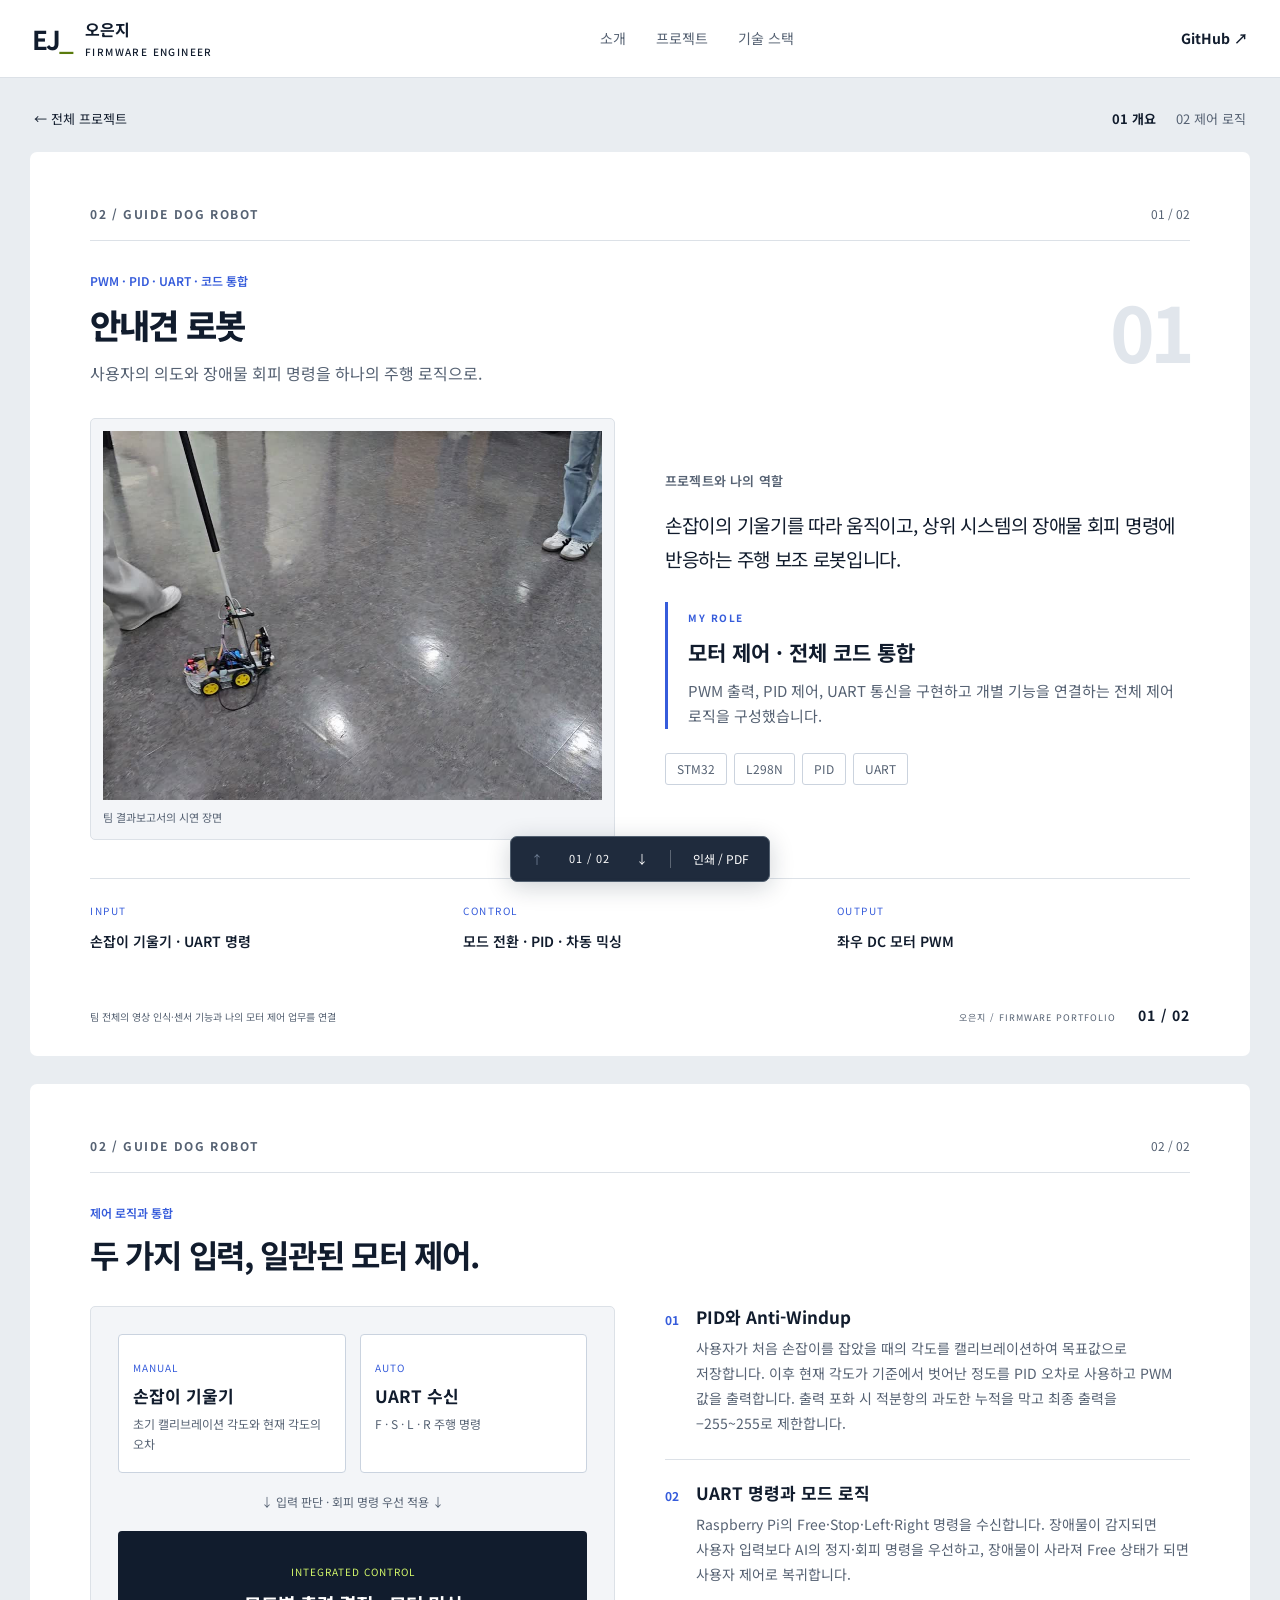
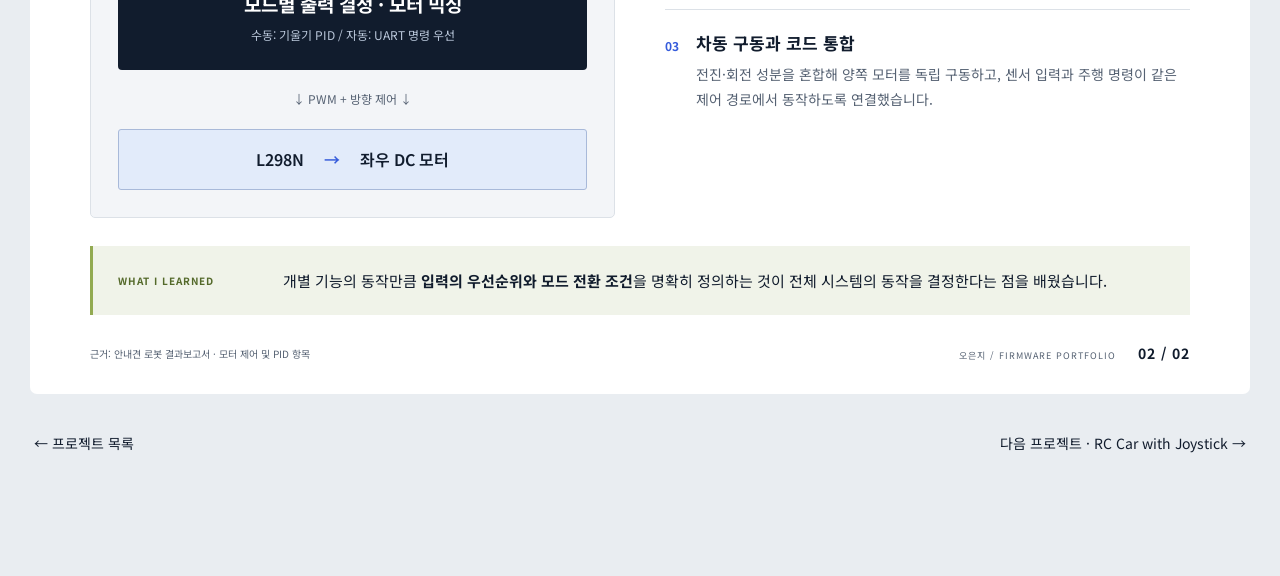
==== guide.html @ 1ab473f3 "Update portfolio projects, photos, PLC video and simulation link" ====
<!doctype html><html lang="ko"><head><meta charset="utf-8"><meta name="viewport" content="width=device-width,initial-scale=1"><title>안내견 로봇 · 오은지</title><meta name="description" content="오은지의 로봇·임베디드 펌웨어 포트폴리오. 모터 제어, PID, STM32와 ROS 2 연동 프로젝트."><meta name="theme-color" content="#111c2d"><link rel="icon" href="favicon.svg"><link rel="stylesheet" href="style.css"><link rel="stylesheet" href="portfolio.css"><script src="config.js" defer></script><script src="app.js" defer></script></head><body class="detail"><a class="skip" href="#main">본문으로 이동</a><header class="topbar"><a class="brand" href="index.html"><span class="brand-mark">EJ<span>_</span></span><span>오은지<small>FIRMWARE ENGINEER</small></span></a><nav aria-label="주 메뉴"><a href="index.html#about">소개</a><a href="index.html#projects">프로젝트</a><a href="index.html#skills">기술 스택</a></nav><a class="github" href="https://github.com/O-Eunj" target="_blank" rel="noopener noreferrer">GitHub ↗</a></header><main id="main"><div class="detail-bar"><a href="index.html#projects">← 전체 프로젝트</a><nav aria-label="프로젝트 목차"><a href="#guide">01 개요</a><a href="#guide-detail">02 제어 로직</a></nav></div><section class="sheet light" id="guide" data-project="guide" aria-labelledby="guide-title">
    <div class="section-top"><span class="eyebrow">02 / GUIDE DOG ROBOT</span><span>01 / 02</span></div>
    <div class="section-heading"><div><p class="kicker">PWM · PID · UART · 코드 통합</p><h1 id="guide-title">안내견 로봇</h1><p class="subtitle">사용자의 의도와 장애물 회피 명령을 하나의 주행 로직으로.</p></div><span class="project-number" aria-hidden="true">01</span></div>
    <div class="two-col guide-layout"><figure class="project-photo"><img src="guide-photo.jpg" alt="손잡이가 달린 안내견 로봇의 실내 주행 시연 장면" loading="lazy" width="1280" height="720"><figcaption>팀 결과보고서의 시연 장면</figcaption></figure><div><h3 class="label">프로젝트와 나의 역할</h3><p class="body-large">손잡이의 기울기를 따라 움직이고, 상위 시스템의 장애물 회피 명령에 반응하는 주행 보조 로봇입니다.</p><div class="role-callout"><span>MY ROLE</span><h3>모터 제어 · 전체 코드 통합</h3><p>PWM 출력, PID 제어, UART 통신을 구현하고 개별 기능을 연결하는 전체 제어 로직을 구성했습니다.</p></div><div class="chips on-light"><span>STM32</span><span>L298N</span><span>PID</span><span>UART</span></div></div></div>
    <div class="contribution-strip"><div><small>INPUT</small><strong>손잡이 기울기 · UART 명령</strong></div><div><small>CONTROL</small><strong>모드 전환 · PID · 차동 믹싱</strong></div><div><small>OUTPUT</small><strong>좌우 DC 모터 PWM</strong></div></div>
    <footer class="sheet-footer"><span>팀 전체의 영상 인식·센서 기능과 나의 모터 제어 업무를 연결</span><span>오은지 / FIRMWARE PORTFOLIO <b>01 / 02</b></span></footer>
  </section><section class="sheet light" id="guide-detail" data-project="guide" aria-labelledby="guide-detail-title">
    <div class="section-top"><span class="eyebrow">02 / GUIDE DOG ROBOT</span><span>02 / 02</span></div>
    <div class="section-heading"><div><p class="kicker">제어 로직과 통합</p><h2 id="guide-detail-title">두 가지 입력, 일관된 모터 제어.</h2></div></div>
    <div class="two-col"><div class="control-diagram"><div class="mode-pair"><div><small>MANUAL</small><h3>손잡이 기울기</h3><p>초기 캘리브레이션 각도와 현재 각도의 오차</p></div><div><small>AUTO</small><h3>UART 수신</h3><p>F · S · L · R 주행 명령</p></div></div><div class="diagram-line">↓ 입력 판단 · 회피 명령 우선 적용 ↓</div><div class="diagram-core"><small>INTEGRATED CONTROL</small><h3>모드별 출력 결정 · 모터 믹싱</h3><p>수동: 기울기 PID / 자동: UART 명령 우선</p></div><div class="diagram-line">↓ PWM + 방향 제어 ↓</div><div class="diagram-output">L298N <span>→</span> 좌우 DC 모터</div></div><div class="work-list compact"><article><span>01</span><div><h3>PID와 Anti-Windup</h3><p>사용자가 처음 손잡이를 잡았을 때의 각도를 캘리브레이션하여 목표값으로 저장합니다. 이후 현재 각도가 기준에서 벗어난 정도를 PID 오차로 사용하고 PWM 값을 출력합니다. 출력 포화 시 적분항의 과도한 누적을 막고 최종 출력을 −255~255로 제한합니다.</p></div></article><article><span>02</span><div><h3>UART 명령과 모드 로직</h3><p>Raspberry Pi의 Free·Stop·Left·Right 명령을 수신합니다. 장애물이 감지되면 사용자 입력보다 AI의 정지·회피 명령을 우선하고, 장애물이 사라져 Free 상태가 되면 사용자 제어로 복귀합니다.</p></div></article><article><span>03</span><div><h3>차동 구동과 코드 통합</h3><p>전진·회전 성분을 혼합해 양쪽 모터를 독립 구동하고, 센서 입력과 주행 명령이 같은 제어 경로에서 동작하도록 연결했습니다.</p></div></article></div></div>
    <div class="learning"><span>WHAT I LEARNED</span><p>개별 기능의 동작만큼 <strong>입력의 우선순위와 모드 전환 조건</strong>을 명확히 정의하는 것이 전체 시스템의 동작을 결정한다는 점을 배웠습니다.</p></div>
    <footer class="sheet-footer"><span>근거: 안내견 로봇 결과보고서 · 모터 제어 및 PID 항목</span><span>오은지 / FIRMWARE PORTFOLIO <b>02 / 02</b></span></footer>
  </section><div class="detail-end"><a href="index.html#projects">← 프로젝트 목록</a><a href="rc.html">다음 프로젝트 · RC Car with Joystick →</a></div></main><aside class="page-controls" aria-label="상세 페이지 탐색"><button id="prev-page" aria-label="이전 장">↑</button><span id="page-count" aria-live="polite"></span><button id="next-page" aria-label="다음 장">↓</button><span class="control-divider"></span><button id="print">인쇄 / PDF</button></aside></body></html>
---- style.css ----
@import url('https://fonts.googleapis.com/css2?family=Noto+Sans+KR:wght@400;500;600;700;800;900&display=swap');
:root{--ink:#111c2d;--muted:#566273;--lime:#d4f86a;--line:#dce1e7;--paper:#fff;--blue:#365cdb;--font:'Noto Sans KR',system-ui,sans-serif;color-scheme:light;font-family:var(--font);color:var(--ink);background:#e9edf1;font-synthesis:none}
*{box-sizing:border-box}html{scroll-behavior:smooth;scroll-padding-top:96px}body{margin:0;font-size:16px;line-height:1.7}a{color:inherit;text-decoration:none}button{font:inherit;cursor:pointer}button,a{-webkit-tap-highlight-color:transparent}a:focus-visible,button:focus-visible{outline:3px solid #4771ef;outline-offset:5px}h1,h2,h3,p,figure{margin:0}h1,h2,h3{word-break:keep-all;line-height:1.35}p{word-break:keep-all;overflow-wrap:anywhere}small{font-size:12px}a:hover{text-decoration:underline;text-underline-offset:5px}.skip{position:fixed;top:-80px;left:20px;background:var(--lime);padding:12px;z-index:100}.skip:focus{top:8px}.topbar{height:78px;display:flex;align-items:center;justify-content:space-between;padding:0 max(5vw,24px);background:#fff;border-bottom:1px solid var(--line);position:sticky;top:0;z-index:20;gap:20px}.brand{display:flex;align-items:center;gap:13px;font-weight:700;line-height:1.3}.brand-mark{font-size:26px;letter-spacing:-2px}.brand-mark span{color:#5a7b0d}.brand small{display:block;font-size:10px;letter-spacing:1.4px;margin-top:5px;font-weight:500}.topbar nav{display:flex;gap:30px;height:100%;align-items:center}.topbar nav a{font-size:14px;color:var(--muted);height:100%;display:flex;align-items:center;border-bottom:3px solid transparent;padding-top:3px}.topbar nav a[aria-current]{color:var(--ink);border-color:var(--ink);font-weight:700}.github{font-size:14px;font-weight:700}.github span{margin-left:6px}main{max-width:1440px;margin:0 auto;padding:30px 30px 110px}.sheet{position:relative;padding:52px 60px 28px;margin-bottom:28px;scroll-margin-top:96px;min-height:770px;display:flex;flex-direction:column;overflow:hidden}.hero,.plc{background:var(--ink);color:white}.light{background:var(--paper)}.eyebrow{font-size:12px;font-weight:700;letter-spacing:1.6px;display:flex;align-items:center;justify-content:space-between}.hero>.eyebrow{color:#bbc8d8}.status{font-size:12px;letter-spacing:0;border:1px solid #728447;color:var(--lime);padding:4px 12px;border-radius:20px}.status:before{content:'';display:inline-block;width:5px;height:5px;border-radius:50%;background:var(--lime);margin-right:8px}.hero-grid{display:grid;grid-template-columns:1.15fr 1fr;gap:56px;padding:40px 0}.intro-name{font-size:14px;color:#bfcbda;margin-bottom:20px}.intro-name strong{color:#fff}h1{font-size:clamp(32px,3.2vw,47px);font-weight:800;line-height:1.4;letter-spacing:-1.8px}h1>span{color:var(--lime)}.lead{font-size:16px;color:#bfcbda;margin-top:20px;line-height:1.9}.chips{display:flex;flex-wrap:wrap;gap:7px;margin-top:24px}.chips span{font-size:12px;padding:5px 11px;border:1px solid #445266;border-radius:3px;color:#d6dfe8}.feature-title{display:flex;gap:20px;border-top:1px solid #354154;padding-top:25px;margin-top:32px}.index{font-size:42px;line-height:1.15;color:var(--lime);font-weight:500;letter-spacing:-2px}.feature-title p{font-size:10px;letter-spacing:2px;color:var(--lime);margin-bottom:7px}.feature-title h2{font-size:24px;letter-spacing:-.8px}.description{font-size:14px;color:#bfcbda;margin-top:17px;max-width:480px}.button{display:inline-flex;padding:11px 20px;align-items:center;border:1px solid #546177;border-radius:4px;font-size:14px;font-weight:600;justify-content:center}.primary{background:var(--lime);color:var(--ink);border-color:var(--lime);margin-top:23px}.button:hover{text-decoration:none;filter:brightness(.92)}.architecture{align-self:center;background:#18263b;border:1px solid #3c4a5e;border-radius:8px;padding:24px;background-image:radial-gradient(#35445a 1px,transparent 1px);background-size:16px 16px}.panel-heading{display:flex;justify-content:space-between;font-size:10px;letter-spacing:1px;color:#b7c4d5;margin-bottom:25px}.arch-node{background:#21324b;border:1px solid #586980;padding:15px 12px;text-align:center;border-radius:4px}.arch-node small{display:block;color:#b7c4d5;letter-spacing:1px;font-size:10px}.arch-node strong{display:block;font-size:20px;margin:3px 0}.arch-node>span{font-size:12px;color:#d0daea}.host{margin:0 20px}.bus{display:flex;justify-content:space-between;font-size:10px;color:#bfcbda;padding:17px 6px;gap:8px}.mcu{border:1px solid var(--lime);border-radius:5px;overflow:hidden;background:#1a293a}.mcu-title{padding:15px 17px;border-bottom:1px solid #71854a}.mcu-title small{display:block;color:var(--lime);font-size:10px;letter-spacing:1.5px}.mcu-title strong{font-size:22px}.mcu-grid{display:grid;grid-template-columns:1fr 1fr;gap:1px;background:#3b4b44}.mcu-grid>span{font-size:12px;background:#20302f;padding:15px 12px}.mcu-grid b{font-size:10px;font-weight:400;color:#bdcbbd}.wheel-row{display:grid;grid-template-columns:1fr 1fr;gap:14px}.arch-note{display:flex;justify-content:space-between;font-size:11px;margin-top:23px;color:#b7c4d5;gap:10px}.arch-note b{color:#edf3f9;font-weight:500}.hero-bottom{display:flex;justify-content:space-between;gap:15px;border-top:1px solid #354154;padding-top:20px;font-size:10px;color:#bbc8d8;margin-top:auto;letter-spacing:1px}.hero-bottom p{font-size:11px;letter-spacing:0}.hero-bottom p span{margin:0 9px;color:#586a81}.section-top{display:flex;justify-content:space-between;gap:12px;border-bottom:1px solid var(--line);padding-bottom:16px;color:var(--muted);font-size:12px}.section-heading{display:flex;align-items:center;justify-content:space-between;gap:25px;margin:30px 0}.kicker{font-size:12px;color:var(--blue);font-weight:600;margin-bottom:9px}.section-heading h2{font-size:32px;letter-spacing:-1.3px}.subtitle{font-size:16px;color:var(--muted);margin-top:12px}.text-link{font-size:13px;font-weight:600;white-space:nowrap}.two-col{display:grid;grid-template-columns:1fr 1fr;gap:50px}.label{font-size:13px;color:var(--muted);letter-spacing:.2px;font-weight:600;margin-bottom:18px}.work-list article{display:flex;gap:17px;padding:17px 0;border-top:1px solid var(--line)}.work-list article>span{font-size:12px;color:var(--blue);font-weight:700;padding-top:4px}.work-list h3{font-size:17px;margin-bottom:7px}.work-list p{font-size:14px;color:var(--muted);line-height:1.8}.validation{padding:25px 28px;background:#f3f5f8;border:1px solid #e2e7ed;border-radius:5px}.timeline article{display:flex;gap:18px;margin:22px 0}.timeline time{font-size:13px;font-weight:700;color:var(--blue);min-width:42px;padding-top:2px}.timeline h3,.next-work h3{font-size:16px;margin-bottom:8px}.timeline p,.next-work p{font-size:13px;color:var(--muted)}.timeline small{display:block;font-size:10px;color:#6b7380;margin-top:8px}.next-work{border-top:1px solid #ccd5de;padding-top:17px}.pill{font-size:10px;background:#dde9c2;color:#385300;border-radius:3px;padding:3px 8px;display:inline-block;margin-bottom:9px}.technical-note{font-size:11px;color:#627082;border-top:1px solid #ccd5de;margin-top:18px;padding-top:15px}.sheet-footer{margin-top:auto;padding-top:27px;display:flex;justify-content:space-between;align-items:center;gap:20px;color:var(--muted);font-size:10px}.sheet-footer>span:last-child{white-space:nowrap;font-size:9px;letter-spacing:1px}.sheet-footer b{margin-left:18px;font-size:14px;color:var(--ink)}.project-number{font-size:76px;line-height:1;color:#e1e6ec;font-weight:700;letter-spacing:-5px}.guide-layout{align-items:center}.project-photo{background:#f3f5f8;border:1px solid var(--line);padding:12px;border-radius:5px}.project-photo img{display:block;width:100%;height:auto;aspect-ratio:1.35;object-fit:cover}.project-photo figcaption{font-size:11px;color:var(--muted);margin-top:8px}.body-large{font-size:19px;line-height:1.8;letter-spacing:-.3px}.role-callout{margin-top:26px;border-left:3px solid var(--blue);padding-left:20px}.role-callout>span{font-size:10px;color:var(--blue);letter-spacing:1.5px;font-weight:700}.role-callout h3{font-size:21px;margin:8px 0 12px}.role-callout p{font-size:15px;color:var(--muted)}.on-light span{color:var(--muted);border-color:#cbd3de}.contribution-strip{display:grid;grid-template-columns:1fr 1fr 1fr;gap:20px;padding:23px 0;border-top:1px solid var(--line);margin-top:38px}.contribution-strip small{font-size:10px;letter-spacing:1.5px;display:block;color:var(--blue);margin-bottom:8px}.contribution-strip strong{font-size:14px;font-weight:600}.control-diagram{background:#f3f5f8;padding:27px;border:1px solid var(--line);border-radius:5px;align-self:start}.mode-pair{display:grid;grid-template-columns:1fr 1fr;gap:14px}.mode-pair>div{background:#fff;border:1px solid #cad3df;padding:17px 14px;border-radius:4px}.mode-pair small,.diagram-core small{font-size:10px;letter-spacing:1px;color:var(--blue)}.mode-pair h3{font-size:17px;margin:6px 0}.mode-pair p{font-size:12px;color:var(--muted)}.diagram-line{text-align:center;font-size:12px;color:var(--muted);padding:19px 0}.diagram-core{background:var(--ink);padding:25px 20px;text-align:center;border-radius:4px;color:white}.diagram-core small{color:var(--lime)}.diagram-core h3{font-size:19px;margin:8px 0}.diagram-core p{font-size:12px;color:#bac7da}.diagram-output{background:#e2ebfa;border:1px solid #a8b9d9;padding:16px;text-align:center;font-size:16px;font-weight:600;border-radius:3px}.diagram-output span{margin:0 16px;color:var(--blue)}.compact article:first-child{padding-top:0;border-top:0}.compact article{padding:22px 0}.learning{display:flex;align-items:center;gap:30px;background:#f0f3e9;border-left:3px solid #92aa51;padding:21px 25px;margin-top:28px}.learning>span{font-size:10px;letter-spacing:1px;min-width:135px;color:#54692a;font-weight:700}.learning p{font-size:15px;line-height:1.8}.rpm-panel{background:var(--ink);color:#fff;padding:27px;border-radius:6px}.rpm-equation{border-bottom:1px solid #42506a;padding-bottom:18px;text-align:center}.rpm-equation small{font-size:10px;letter-spacing:1px;color:var(--lime)}.rpm-equation p{display:flex;justify-content:center;gap:25px;margin-top:10px;font-size:21px}.rpm-equation b{color:var(--lime)}.rpm-flow{display:flex;flex-direction:column;align-items:center;padding-top:18px;gap:4px}.rpm-flow>div{text-align:center;width:85%;background:#24334a;border:1px solid #4c607d;padding:8px 15px;border-radius:3px;font-size:15px}.rpm-flow>span{color:#8495ab;font-size:14px;line-height:1.3}.rpm-flow small{display:block;color:#bdcadb;font-size:11px}.rpm-flow .highlight{border-color:var(--lime);color:var(--lime);background:#27362f}.three-col{display:grid;grid-template-columns:repeat(3,1fr);gap:18px}.step-card{border:1px solid var(--line);padding:24px;background:#f8f9fb;border-radius:4px}.step-card>span{font-size:10px;color:var(--blue);letter-spacing:1px;font-weight:700}.step-card h3{font-size:21px;margin:20px 0 14px}.step-card p{font-size:14px;color:var(--muted)}.formula{font-size:14px;text-align:center;margin-top:25px;font-family:monospace}.formula>span{display:block}.formula .denominator{border-top:1px solid #758498;padding-top:4px}.step-card>small{font-size:10px;color:var(--muted);display:block;text-align:center;margin-top:7px}.mini-code{font-size:12px;line-height:2.2;background:#eaf0f7;padding:13px 10px;margin-top:25px;color:#244777;font-family:monospace}.comparison{margin-top:28px}.comparison h3{font-size:16px;margin-bottom:15px}.table-wrap{overflow-x:auto}table{width:100%;border-collapse:collapse;font-size:13px;text-align:left}th,td{padding:12px 16px;border-bottom:1px solid var(--line);word-break:keep-all}thead{background:#f2f4f7;color:var(--muted)}tbody th{font-weight:600;white-space:nowrap}.plc .section-top{border-color:#3a485c;color:#bcc9da}.plc .kicker{color:var(--lime)}.plc .subtitle{color:#bfcadb}.plc .project-number{color:#344359}.video-area{width:100%;min-height:300px;aspect-ratio:2.8;background:#19273a;border:1px solid #405069;display:grid;place-items:center;border-radius:6px;overflow:hidden}.video-area video{display:block;width:100%;max-height:460px;object-fit:contain}.video-area iframe{width:100%;height:100%;min-height:330px;border:0}#video-placeholder{text-align:center;padding:28px}.play-symbol{display:grid;place-items:center;margin:0 auto 20px;border:1px solid #718453;color:var(--lime);width:60px;height:60px;border-radius:50%;font-size:30px;line-height:1}#video-placeholder h3{font-size:19px}#video-placeholder p{font-size:13px;color:#b9c7d8;margin-top:9px}.video-caption{font-size:13px;color:#c3cede;margin-top:10px}.closing{display:flex;justify-content:space-between;align-items:center;gap:25px;margin:35px 0}.closing>div>span{font-size:23px;font-weight:600}.closing p{font-size:12px;color:#b7c4d6;margin-top:4px}.plc .sheet-footer{border-top:1px solid #3a485c;color:#b7c4d6}.plc .sheet-footer b{color:var(--lime)}.page-controls{position:fixed;bottom:18px;left:50%;transform:translateX(-50%);display:flex;align-items:center;gap:4px;border:1px solid #526070;background:#132033f2;color:#fff;box-shadow:0 5px 25px #111c2d33;border-radius:7px;z-index:30;padding:5px 8px;white-space:nowrap}.page-controls button{background:none;border:0;color:white;font-size:12px;padding:7px 12px;border-radius:3px}.page-controls button:hover{background:#34445b}.page-controls button:disabled{color:#718096;cursor:default}.page-controls>span{font-size:11px;letter-spacing:1px;padding:0 10px}.page-controls .control-divider{height:18px;border-left:1px solid #5c6674;padding:0;margin:0 6px}
@media(min-width:1600px){.sheet{padding:60px 70px 30px;min-height:820px}.hero-grid{padding-top:45px;padding-bottom:45px}}
@media(max-width:1100px){main{padding:20px 20px 90px}.sheet{padding:35px 35px 24px}.hero-grid{gap:30px}.two-col{gap:30px}.architecture{padding:18px}.section-heading h2{font-size:28px}.three-col{gap:12px}.step-card{padding:18px}.hero-bottom>span:first-child{display:none}}
@media(max-width:760px){html{scroll-padding-top:120px}.topbar{height:auto;min-height:105px;padding:14px 20px 0;flex-wrap:wrap;gap:5px 16px}.brand small{font-size:9px}.topbar nav{order:3;flex-basis:100%;justify-content:space-between;gap:14px;height:40px}.topbar nav a{font-size:12px}.github{font-size:13px}main{padding:14px 12px 85px}.sheet{padding:25px 22px 23px;min-height:0;margin-bottom:14px;scroll-margin-top:120px}.eyebrow{font-size:9px;letter-spacing:1px}.status{font-size:10px;padding:3px 9px}.hero-grid{grid-template-columns:1fr;gap:35px;padding:30px 0}.intro-name{font-size:12px}h1{font-size:34px;letter-spacing:-1.4px}.lead{font-size:14px}.feature-title h2{font-size:23px}.description{font-size:14px}.architecture{max-width:500px;width:100%;justify-self:center;padding:23px}.mcu-grid>span{font-size:13px}.mcu-grid b{font-size:11px}.bus{font-size:10px}.hero-bottom{font-size:9px}.hero-bottom p{font-size:9px}.hero-bottom p span{margin:0 4px}.two-col{grid-template-columns:1fr;gap:30px}.section-heading{margin:25px 0}.section-heading h2{font-size:26px;letter-spacing:-1px}.section-heading .text-link{font-size:11px}.section-top>span:last-child{font-size:10px}.subtitle{font-size:14px}.project-number{font-size:51px;letter-spacing:-3px}.work-list p{font-size:14px}.work-list h3{font-size:17px}.validation{padding:23px}.timeline p,.next-work p{font-size:14px}.technical-note{font-size:12px}.sheet-footer{flex-direction:column;align-items:flex-start;gap:10px;padding-top:27px;font-size:10px}.sheet-footer>span:last-child{align-self:flex-end}.body-large{font-size:18px}.guide-layout{gap:26px}.project-photo img{aspect-ratio:1.6}.contribution-strip{grid-template-columns:1fr;gap:17px;margin-top:26px}.contribution-strip>div{display:flex;align-items:center;gap:20px}.contribution-strip small{width:60px;margin:0}.contribution-strip strong{font-size:13px}.control-diagram{padding:19px}.mode-pair{gap:10px}.mode-pair>div{padding:15px 10px}.mode-pair h3{font-size:16px}.mode-pair p{font-size:12px}.learning{display:block;padding:20px;margin-top:25px}.learning p{font-size:14px;margin-top:10px}.three-col{grid-template-columns:1fr;gap:15px}.step-card{padding:23px}.step-card h3{margin:12px 0;font-size:21px}.step-card p{font-size:15px}.formula{max-width:240px;margin:20px auto 0}.mini-code{font-size:14px}.comparison{margin-top:27px}th,td{padding:10px 8px;font-size:12px}.video-area{aspect-ratio:1.6;min-height:210px}.video-area iframe{min-height:210px}.closing{flex-direction:column;align-items:flex-start;margin:30px 0}.closing .button{font-size:13px}.plc .sheet-footer{padding-top:20px}.page-controls{bottom:10px}.page-controls button{padding:8px 11px}}
.sheet{scroll-margin-top:16px}
.hardware-layout{display:grid;grid-template-columns:minmax(0,1.65fr) minmax(0,1fr);gap:32px;align-items:center}.hardware-sheet .hardware-figure{background:#f3f5f8;border-color:var(--line);padding:14px}.hardware-sheet .panel-heading{color:var(--muted)}.hardware-sheet .hardware-figure figcaption p{color:var(--muted)}.hardware-sheet .hardware-figure figcaption>a{color:var(--blue)}.hardware-next{margin-top:20px;border-color:var(--line)}
@media(max-width:760px){.hardware-layout{grid-template-columns:1fr}.hardware-sheet .section-heading h2{font-size:25px}}
@media print{.hardware-layout{grid-template-columns:1.65fr 1fr;gap:25px}.hardware-sheet .hardware-figure{max-width:100%}.hardware-sheet .hardware-image-link img{max-height:118mm;object-fit:contain}.hardware-sheet .section-heading{margin:15px 0}.hardware-sheet .hardware-figure figcaption{padding-top:8px}}
.hero-grid{grid-template-columns:1fr 1.2fr;gap:36px}.hardware-figure{align-self:center;min-width:0;border:1px solid #3c4a5e;border-radius:6px;background:#18263b;padding:18px}.hardware-figure .panel-heading{margin-bottom:16px}.hardware-image-link{display:block;background:white;border-radius:3px;overflow:hidden;cursor:zoom-in}.hardware-image-link img{display:block;width:100%;height:auto}.hardware-figure figcaption{padding-top:16px;display:flex;flex-wrap:wrap;gap:12px;align-items:center;justify-content:space-between}.hardware-figure figcaption strong{font-size:14px;font-weight:500}.hardware-figure figcaption p{font-size:11px;color:#bfcbda;margin-top:5px}.hardware-figure figcaption>a{font-size:12px;color:var(--lime)}
@media(max-width:760px){.hero-grid{grid-template-columns:1fr}.hardware-figure{padding:12px}.hardware-figure figcaption strong{font-size:14px}}
.hardware-row{grid-template-columns:repeat(3,minmax(0,1fr));gap:8px}.hardware-row .arch-node{padding:13px 5px}.hardware-row .arch-node strong{font-size:15px}.hardware-row .arch-node small{font-size:9px;letter-spacing:.4px}.hardware-row .arch-node>span{font-size:10px}.firmware-work{padding:24px;background:#f3f5f8;border:1px solid var(--line);border-radius:5px}.firmware-work .work-list article:first-child{border-top:0;padding-top:0}
@media(max-width:380px){.hardware-row{grid-template-columns:1fr}.hardware-row .arch-node strong{font-size:17px}}
@media(max-width:760px){#robot-detail .section-heading{flex-direction:column;align-items:flex-start;gap:14px}}
@media(prefers-reduced-motion:reduce){html{scroll-behavior:auto}}
@media print{@page{size:A4 landscape;margin:0}*{-webkit-print-color-adjust:exact;print-color-adjust:exact}html{scroll-behavior:auto}body{background:white}.topbar,.page-controls,.skip{display:none!important}main{padding:0;max-width:none;margin:0}.sheet{width:297mm;height:210mm;min-height:0;padding:12mm 15mm 8mm;margin:0;break-after:page;page-break-after:always;overflow:hidden}.sheet:last-child{break-after:auto;page-break-after:auto}.hero-grid{grid-template-columns:1.15fr 1fr;gap:11mm;padding:7mm 0}.hero-copy h1{font-size:32px}.intro-name{margin-bottom:12px;font-size:12px}.lead{font-size:13px;margin-top:12px}.chips{margin-top:14px}.chips span{font-size:10px;padding:3px 8px}.feature-title{margin-top:20px;padding-top:15px}.feature-title h2{font-size:22px}.description{font-size:12px}.primary{margin-top:16px}.architecture{padding:18px}.section-heading{margin:20px 0}.section-heading h2{font-size:27px}.two-col{grid-template-columns:1fr 1fr;gap:32px}.work-list article{padding:12px 0}.work-list h3{font-size:15px}.work-list p{font-size:12px}.validation{padding:20px}.timeline article{margin:15px 0}.timeline p,.next-work p{font-size:12px}.technical-note{font-size:10px}.sheet-footer{padding-top:15px}.three-col{grid-template-columns:repeat(3,1fr)}.step-card{padding:20px}.step-card h3{font-size:18px;margin:14px 0}.step-card p{font-size:12px}.learning{margin-top:20px;padding:16px 20px}.learning p{font-size:13px}.body-large{font-size:17px}.role-callout p{font-size:13px}.project-photo img{aspect-ratio:1.45}.video-area{min-height:0;height:88mm;aspect-ratio:auto}.closing{margin:20px 0}.comparison{margin-top:20px}}
---- portfolio.css ----
:root{--font:'Noto Sans KR',system-ui,sans-serif}.home{background:#f5f6f8}.home main{max-width:1320px;padding:32px 40px 0}.topbar{padding-inline:max(calc((100vw - 1240px)/2),32px)}.intro{background:#111c2d;color:#fff;border-radius:9px;padding:34px 44px 24px;scroll-margin-top:100px}.intro-top,.intro-foot{display:flex;justify-content:space-between;gap:16px}.intro-top{color:#c0ccd9}.portfolio-label{font-size:11px;letter-spacing:1px}.intro-grid{display:grid;grid-template-columns:1.4fr 1fr;gap:80px;align-items:center;padding:38px 0}.hello{font-size:14px;color:#c4cedc;margin-bottom:18px}.hello strong{color:white}.intro h1{font-size:44px;line-height:1.4;letter-spacing:-2px}.intro h1 em{font-style:normal;color:var(--lime)}.intro-description{font-size:15px;line-height:1.9;color:#bfcbda;margin-top:20px}.intro .primary{gap:34px;margin-top:24px}.intro-foot{border-top:1px solid #364257;padding-top:18px;font-size:10px;letter-spacing:1.2px;color:#b3c1d3}.signal{border:1px solid #3c4c62;border-radius:6px;padding:20px 24px;background:radial-gradient(#34435a 1px,transparent 1px) 0 0/14px 14px}.signal-top{display:flex;justify-content:space-between;gap:10px;font-size:10px;letter-spacing:1px;margin-bottom:18px;color:#bbc8db}.signal-dot{color:var(--lime)}.signal-row{background:#1e2d42;border:1px solid #485972;border-radius:4px;padding:10px 16px;display:grid;grid-template-columns:1fr auto;align-items:center}.signal-row>span{font-size:9px;letter-spacing:1.4px;color:#b1c0d3;grid-column:1/-1}.signal-row strong{font-size:16px;margin-top:3px}.signal-row small{font-size:10px;color:#bfcad8}.signal-row.selected{border-color:var(--lime);background:#27372f}.selected strong{color:var(--lime)}.signal-connector{text-align:center;font-size:14px;line-height:1.4;color:#a6b695}.feedback-line{font-size:10px;color:#bdc9dc;text-align:center;margin-top:14px}.skills-section{display:grid;grid-template-columns:1.2fr 1fr 1fr 1fr;gap:24px;padding:30px 8px;border-bottom:1px solid #d7dde5;scroll-margin-top:100px}.skills-heading .eyebrow{font-size:10px;color:#597327;letter-spacing:1.5px}.skills-heading h2{font-size:19px;margin-top:8px}.skill-group{border-left:1px solid #d7dde5;padding-left:24px}.skill-group h3{font-size:10px;color:#5b697b;letter-spacing:1px;margin-bottom:8px}.skill-group p{font-size:13px;font-weight:500;line-height:1.9}.projects-section{padding:40px 0;scroll-margin-top:90px}.projects-heading{display:flex;justify-content:space-between;align-items:end;gap:24px;margin-bottom:24px}.projects-heading .eyebrow{font-size:10px;letter-spacing:1.8px;color:#637184;margin-bottom:8px}.projects-heading h2{font-size:27px;letter-spacing:-1px}.projects-heading h2 span{font-size:12px;vertical-align:top;display:inline-block;margin:3px 0 0 12px;background:#e3e8dd;color:#536827;padding:3px 7px;border-radius:4px;letter-spacing:0}.projects-heading>p{font-size:12px;color:#657184}.project-grid{display:grid;grid-template-columns:repeat(4,minmax(0,1fr));gap:18px}.project-card{display:block;background:white;border:1px solid #d9dfe7;border-radius:7px;overflow:hidden;transition:transform .18s,border-color .18s,box-shadow .18s;min-width:0}.project-card:hover{text-decoration:none;transform:translateY(-5px);border-color:#8b9db4;box-shadow:0 12px 26px #172b4810}.card-art{height:180px;position:relative;overflow:hidden;background:#e9edf3}.art-label{position:absolute;left:15px;top:13px;z-index:1;font-size:8px;letter-spacing:1px;font-weight:600}.robot-art{background:#e9efea;padding:30px 24px 22px}.robot-art img{width:100%;height:100%;object-fit:contain;mix-blend-mode:multiply}.art-caption{position:absolute;bottom:10px;left:15px;font-size:8px;letter-spacing:1px}.guide-art img{width:100%;height:100%;object-fit:cover}.photo-badge{position:absolute;bottom:10px;left:10px;right:10px;padding:5px 8px;font-size:7px;letter-spacing:.7px;background:#111c2de8;color:white}.rc-art{background:#18263b;color:white;padding:38px 16px 15px}.rc-art .art-label{color:#b3c3d7}.rpm-art{text-align:center}.rpm-art>span{display:block;font-size:8px;letter-spacing:1px;color:#c5d1e2}.rpm-art strong{display:block;font-size:24px;margin:2px 0}.rpm-art i{font-style:normal;color:var(--lime);padding:0 9px}.art-flow{display:flex;justify-content:center;gap:9px;align-items:center;margin-top:12px;font-size:10px;color:var(--lime)}.art-flow span{border:1px solid #657450;padding:2px 7px;color:#e6eee2;border-radius:3px}.plc-art{background:#e9e8e2;color:#53554a}.ladder{padding:48px 16px 0;font:14px/1.8 monospace;white-space:nowrap;text-align:center;color:#606d55}.card-body{padding:18px 17px 0}.card-meta{display:flex;justify-content:space-between;gap:5px;color:#657184;font-size:8px;letter-spacing:.6px}.card-body h3{font-size:19px;letter-spacing:-.7px;margin:13px 0 10px}.card-body>p{font-size:12px;color:#566273;line-height:1.9;min-height:68px}.card-tags{display:flex;gap:4px;flex-wrap:wrap;margin:12px 0 18px}.card-tags span{font-size:9px;padding:3px 6px;border-radius:3px;background:#f0f3f7;color:#526174}.card-role{display:flex;align-items:center;gap:6px;font-size:10px;border-top:1px solid #e4e8ee;padding:13px 0}.card-role>span{font-size:7px;letter-spacing:.4px;color:#718092}.card-role b{margin-left:auto;font-size:16px}.home-footer{display:flex;justify-content:space-between;align-items:center;gap:25px;border-top:1px solid #d7dde5;padding:24px 0 30px}.home-footer strong{font-size:16px}.home-footer p,.home-footer>span{font-size:10px;color:#627184}.home-footer>a{font-size:12px;font-weight:600}.detail-bar{display:flex;align-items:center;justify-content:space-between;gap:20px;padding:0 4px 22px;font-size:13px}.detail-bar nav{display:flex;gap:20px}.detail-bar nav a{color:#566273}.detail-bar nav a[aria-current]{font-weight:700;color:#111c2d}.detail .sheet{border-radius:7px;scroll-margin-top:98px}.detail .section-heading h1{font-size:34px}.detail-end{display:flex;justify-content:space-between;gap:20px;font-size:14px;padding:10px 4px}.source-links{display:flex;gap:25px;font-size:12px;color:#365cdb;margin-top:20px}.source-note{font-size:11px;color:#566273;margin-top:8px}.detail .hero-grid{gap:35px}.detail .hero h1{font-size:38px}.detail .hero .feature-title{display:none}.detail .hero .description{font-size:15px;line-height:1.9;margin-top:28px}
@media(max-width:1200px){.project-grid{grid-template-columns:repeat(2,minmax(0,1fr))}.card-art{height:210px}.card-body>p{min-height:0}.intro-grid{gap:32px}.intro h1{font-size:38px}.signal-row{display:block}.signal-row>*{display:block}.signal-row small{margin-top:3px}.signal{padding:18px}.projects-heading>p{max-width:220px}.card-body h3{font-size:22px}.card-body>p{font-size:14px}.card-meta{font-size:10px}.card-role{font-size:12px}.card-role>span{font-size:9px}.card-tags span{font-size:11px}}
@media(max-width:760px){.home main{padding:14px 14px 0}.topbar{padding:14px 20px 0}.intro{padding:25px 23px 20px;scroll-margin-top:125px}.intro-top{align-items:center}.portfolio-label{font-size:8px}.intro-grid{grid-template-columns:1fr;padding:27px 0;gap:30px}.intro h1{font-size:34px}.hello{font-size:12px}.intro-description{font-size:13px}.signal-row{display:grid}.signal-row small{margin:0}.intro-foot{font-size:8px;letter-spacing:.2px}.intro-foot span:last-child{max-width:145px;text-align:right}.skills-section{grid-template-columns:1fr 1fr;gap:22px 16px;padding:27px 5px;scroll-margin-top:125px}.skills-heading h2{font-size:18px}.skill-group{padding-left:15px}.skill-group:nth-child(3){border-left:0;padding-left:0}.skill-group p{font-size:12px}.projects-section{padding:30px 0;scroll-margin-top:125px}.projects-heading{display:block}.projects-heading h2{font-size:24px}.projects-heading>p{margin-top:10px;max-width:none;font-size:11px}.project-grid{gap:15px}.card-art{height:170px}.card-body{padding:15px 12px 0}.card-meta{font-size:8px;flex-wrap:wrap}.card-body h3{font-size:19px}.card-body>p{font-size:12px}.card-body>p br{display:none}.card-tags{margin-bottom:12px}.card-tags span{font-size:9px}.card-role{font-size:10px;flex-wrap:wrap}.card-role>span{font-size:7px}.home-footer{flex-wrap:wrap;gap:15px}.home-footer>span{width:100%}.detail-bar{align-items:flex-start;font-size:11px;flex-direction:column;gap:12px}.detail-bar nav{gap:18px}.detail .sheet{scroll-margin-top:125px}.detail .hero h1{font-size:33px}.detail .section-heading h1{font-size:29px}.detail-end{font-size:12px}.source-links{flex-wrap:wrap;gap:14px}.detail .hero .description{font-size:14px}.ladder{font-size:10px;padding-inline:5px}.art-label{font-size:6px;left:10px}.photo-badge{font-size:6px}.rpm-art strong{font-size:21px}.art-flow{gap:4px;font-size:8px}.art-flow span{padding:2px 4px}}
@media(max-width:480px){.project-grid{grid-template-columns:1fr}.card-art{height:205px}.card-body{padding:20px 20px 0}.card-body h3{font-size:23px}.card-body>p{font-size:14px}.card-meta{font-size:9px}.card-tags span{font-size:10px}.card-role{font-size:12px}.card-role>span{font-size:8px}.art-label{font-size:9px;left:18px;top:18px}.ladder{font-size:18px;padding-top:60px}.rpm-art strong{font-size:35px}.rpm-art>span{font-size:10px}.rc-art{padding-top:50px}.art-flow{font-size:12px;gap:12px}.photo-badge{font-size:8px}.intro h1{font-size:30px}}
@media(prefers-reduced-motion:reduce){.project-card{transition:none}.project-card:hover{transform:none}}
@media print{.detail-bar,.detail-end,.source-links,.source-note{display:none}.detail .sheet{border-radius:0}.detail .hero h1{font-size:34px}.detail .hero .description{font-size:13px}.home main{padding:10mm}.home .intro-grid{gap:20px}.home .intro{padding:25px}.home .project-grid{grid-template-columns:repeat(2,1fr)}.home .project-card{break-inside:avoid}.home .card-art{height:130px}.home .skills-section{grid-template-columns:repeat(4,1fr)}.home .home-footer{break-inside:avoid}}
.plant-figure{margin:0;align-self:center;padding:15px;background:#203248;border:1px solid #456077;border-radius:8px}.plant-figure img{display:block;width:100%;height:470px;object-fit:contain;background:#edf2f3;border-radius:4px}.plant-figure a{display:block;cursor:zoom-in}.plant-figure figcaption{font-size:12px;color:#d4e1ed;padding-top:12px;display:flex;justify-content:space-between;gap:12px}.plant-figure figcaption span{font-size:10px;color:#9ddcdc}@media(max-width:760px){.plant-figure img{height:auto;max-height:470px}.plant-figure figcaption{flex-wrap:wrap}}@media print{.plant-figure img{height:130mm}}
.plc #plc-media{width:min(100%,640px);margin-inline:auto;min-height:0;aspect-ratio:auto;display:block;background:#000}
.plc #plc-media video{display:block;width:100%;height:auto;aspect-ratio:4/3;max-height:none;object-fit:contain}
.plc #plc-media iframe{display:block;min-height:0;height:auto;aspect-ratio:16/9}
.plc #plc-caption{width:min(100%,640px);margin-inline:auto}
@media print{.plc #plc-media{width:117mm;height:auto}.plc #plc-media video{height:auto;max-height:88mm}}

.project-actions{margin-top:23px;align-items:center}.project-actions .button{margin-top:0}
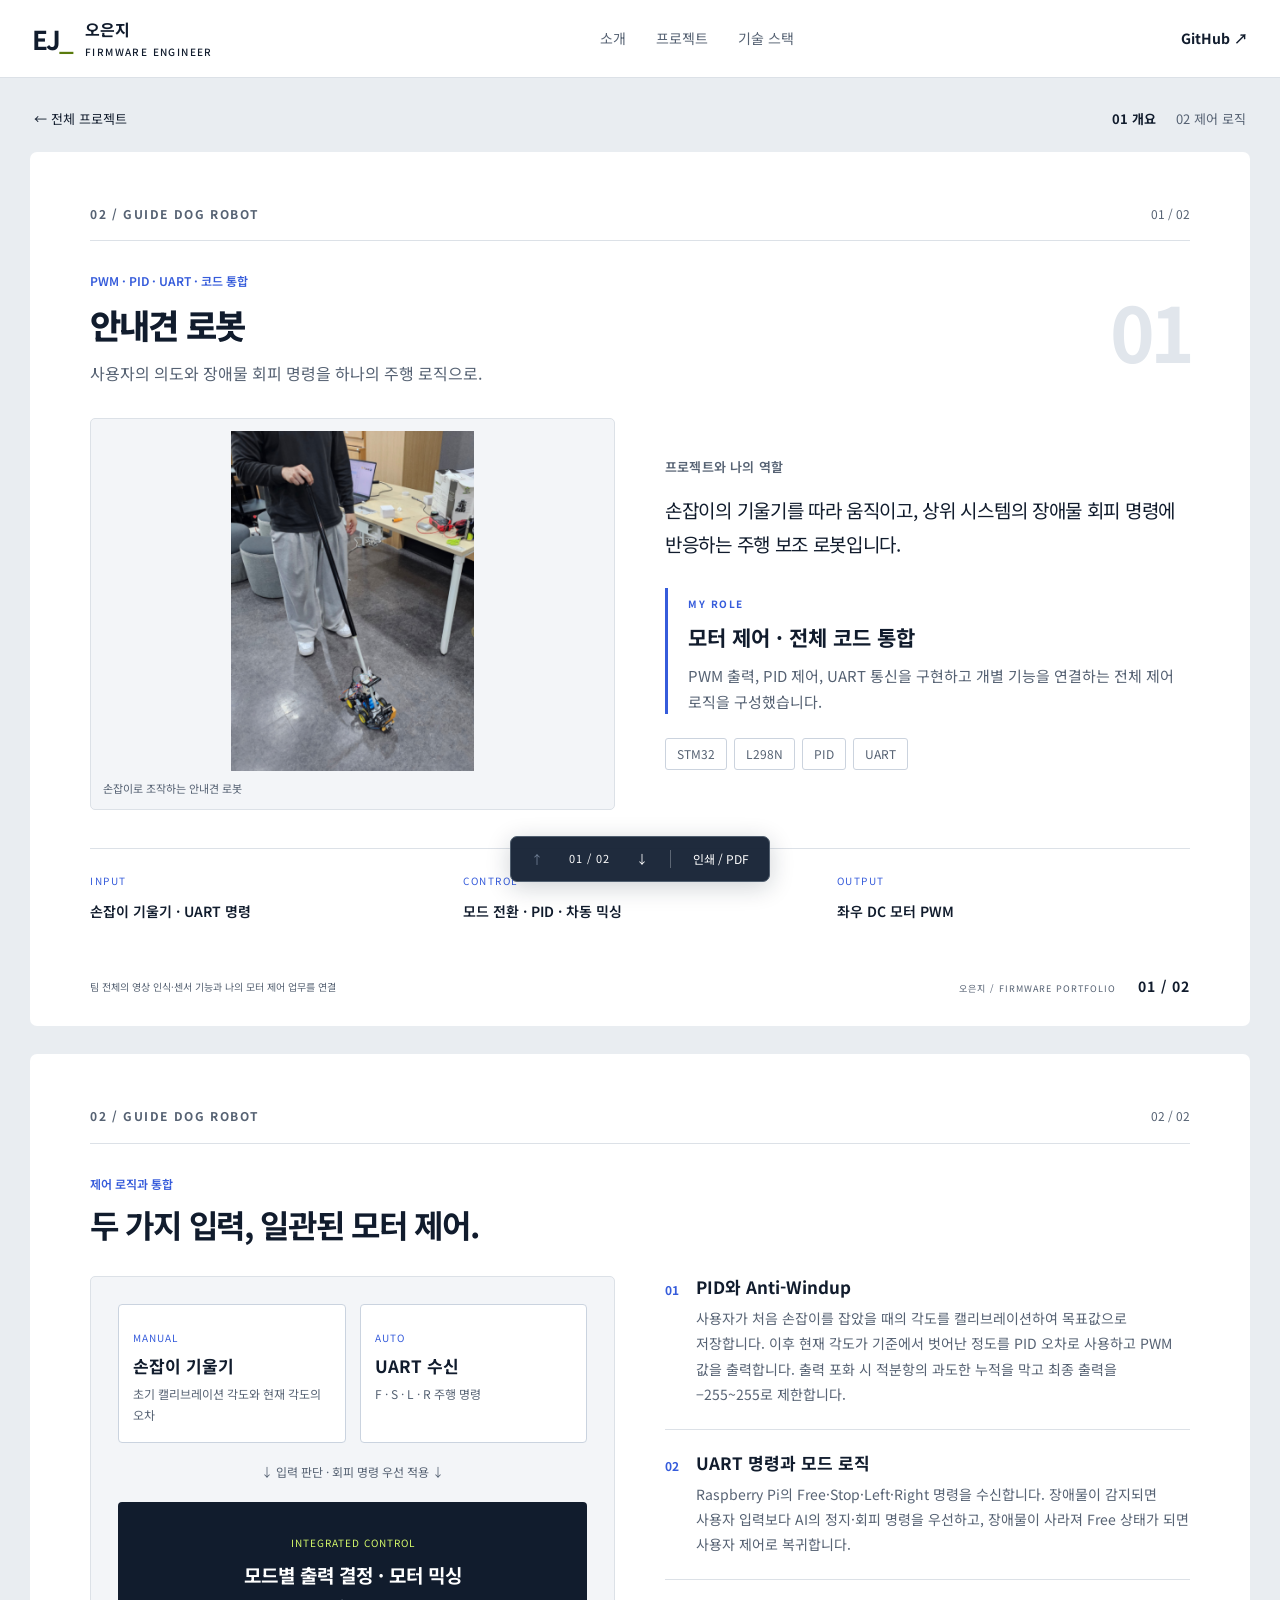
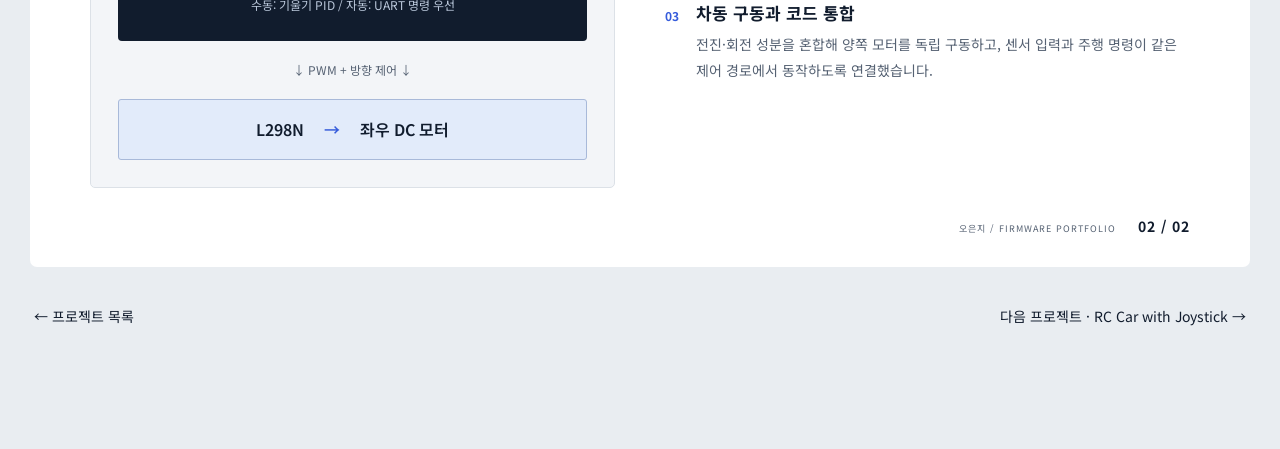
==== commit 06338a70: "Update portfolio skills, project roles and guide robot photo Refresh personal tech stack, clarify PL" ====
--- a/guide.html
+++ b/guide.html
@@ -1,13 +1,12 @@
-<!doctype html><html lang="ko"><head><meta charset="utf-8"><meta name="viewport" content="width=device-width,initial-scale=1"><title>안내견 로봇 · 오은지</title><meta name="description" content="오은지의 로봇·임베디드 펌웨어 포트폴리오. 모터 제어, PID, STM32와 ROS 2 연동 프로젝트."><meta name="theme-color" content="#111c2d"><link rel="icon" href="favicon.svg"><link rel="stylesheet" href="style.css"><link rel="stylesheet" href="portfolio.css"><script src="config.js" defer></script><script src="app.js" defer></script></head><body class="detail"><a class="skip" href="#main">본문으로 이동</a><header class="topbar"><a class="brand" href="index.html"><span class="brand-mark">EJ<span>_</span></span><span>오은지<small>FIRMWARE ENGINEER</small></span></a><nav aria-label="주 메뉴"><a href="index.html#about">소개</a><a href="index.html#projects">프로젝트</a><a href="index.html#skills">기술 스택</a></nav><a class="github" href="https://github.com/O-Eunj" target="_blank" rel="noopener noreferrer">GitHub ↗</a></header><main id="main"><div class="detail-bar"><a href="index.html#projects">← 전체 프로젝트</a><nav aria-label="프로젝트 목차"><a href="#guide">01 개요</a><a href="#guide-detail">02 제어 로직</a></nav></div><section class="sheet light" id="guide" data-project="guide" aria-labelledby="guide-title">
-    <div class="section-top"><span class="eyebrow">02 / GUIDE DOG ROBOT</span><span>01 / 02</span></div>
-    <div class="section-heading"><div><p class="kicker">PWM · PID · UART · 코드 통합</p><h1 id="guide-title">안내견 로봇</h1><p class="subtitle">사용자의 의도와 장애물 회피 명령을 하나의 주행 로직으로.</p></div><span class="project-number" aria-hidden="true">01</span></div>
-    <div class="two-col guide-layout"><figure class="project-photo"><img src="guide-photo.jpg" alt="손잡이가 달린 안내견 로봇의 실내 주행 시연 장면" loading="lazy" width="1280" height="720"><figcaption>팀 결과보고서의 시연 장면</figcaption></figure><div><h3 class="label">프로젝트와 나의 역할</h3><p class="body-large">손잡이의 기울기를 따라 움직이고, 상위 시스템의 장애물 회피 명령에 반응하는 주행 보조 로봇입니다.</p><div class="role-callout"><span>MY ROLE</span><h3>모터 제어 · 전체 코드 통합</h3><p>PWM 출력, PID 제어, UART 통신을 구현하고 개별 기능을 연결하는 전체 제어 로직을 구성했습니다.</p></div><div class="chips on-light"><span>STM32</span><span>L298N</span><span>PID</span><span>UART</span></div></div></div>
-    <div class="contribution-strip"><div><small>INPUT</small><strong>손잡이 기울기 · UART 명령</strong></div><div><small>CONTROL</small><strong>모드 전환 · PID · 차동 믹싱</strong></div><div><small>OUTPUT</small><strong>좌우 DC 모터 PWM</strong></div></div>
-    <footer class="sheet-footer"><span>팀 전체의 영상 인식·센서 기능과 나의 모터 제어 업무를 연결</span><span>오은지 / FIRMWARE PORTFOLIO <b>01 / 02</b></span></footer>
-  </section><section class="sheet light" id="guide-detail" data-project="guide" aria-labelledby="guide-detail-title">
-    <div class="section-top"><span class="eyebrow">02 / GUIDE DOG ROBOT</span><span>02 / 02</span></div>
-    <div class="section-heading"><div><p class="kicker">제어 로직과 통합</p><h2 id="guide-detail-title">두 가지 입력, 일관된 모터 제어.</h2></div></div>
-    <div class="two-col"><div class="control-diagram"><div class="mode-pair"><div><small>MANUAL</small><h3>손잡이 기울기</h3><p>초기 캘리브레이션 각도와 현재 각도의 오차</p></div><div><small>AUTO</small><h3>UART 수신</h3><p>F · S · L · R 주행 명령</p></div></div><div class="diagram-line">↓ 입력 판단 · 회피 명령 우선 적용 ↓</div><div class="diagram-core"><small>INTEGRATED CONTROL</small><h3>모드별 출력 결정 · 모터 믹싱</h3><p>수동: 기울기 PID / 자동: UART 명령 우선</p></div><div class="diagram-line">↓ PWM + 방향 제어 ↓</div><div class="diagram-output">L298N <span>→</span> 좌우 DC 모터</div></div><div class="work-list compact"><article><span>01</span><div><h3>PID와 Anti-Windup</h3><p>사용자가 처음 손잡이를 잡았을 때의 각도를 캘리브레이션하여 목표값으로 저장합니다. 이후 현재 각도가 기준에서 벗어난 정도를 PID 오차로 사용하고 PWM 값을 출력합니다. 출력 포화 시 적분항의 과도한 누적을 막고 최종 출력을 −255~255로 제한합니다.</p></div></article><article><span>02</span><div><h3>UART 명령과 모드 로직</h3><p>Raspberry Pi의 Free·Stop·Left·Right 명령을 수신합니다. 장애물이 감지되면 사용자 입력보다 AI의 정지·회피 명령을 우선하고, 장애물이 사라져 Free 상태가 되면 사용자 제어로 복귀합니다.</p></div></article><article><span>03</span><div><h3>차동 구동과 코드 통합</h3><p>전진·회전 성분을 혼합해 양쪽 모터를 독립 구동하고, 센서 입력과 주행 명령이 같은 제어 경로에서 동작하도록 연결했습니다.</p></div></article></div></div>
-    <div class="learning"><span>WHAT I LEARNED</span><p>개별 기능의 동작만큼 <strong>입력의 우선순위와 모드 전환 조건</strong>을 명확히 정의하는 것이 전체 시스템의 동작을 결정한다는 점을 배웠습니다.</p></div>
-    <footer class="sheet-footer"><span>근거: 안내견 로봇 결과보고서 · 모터 제어 및 PID 항목</span><span>오은지 / FIRMWARE PORTFOLIO <b>02 / 02</b></span></footer>
+<!doctype html><html lang="ko"><head><meta charset="utf-8"><meta name="viewport" content="width=device-width,initial-scale=1"><title>안내견 로봇 · 오은지</title><meta name="description" content="오은지의 로봇·임베디드 펌웨어 포트폴리오. 모터 제어, PID, STM32와 ROS 2 연동 프로젝트."><meta name="theme-color" content="#111c2d"><link rel="icon" href="favicon.svg"><link rel="stylesheet" href="style.css"><link rel="stylesheet" href="portfolio.css"><script src="config.js" defer></script><script src="app.js" defer></script></head><body class="detail"><a class="skip" href="#main">본문으로 이동</a><header class="topbar"><a class="brand" href="index.html"><span class="brand-mark">EJ<span>_</span></span><span>오은지<small>FIRMWARE ENGINEER</small></span></a><nav aria-label="주 메뉴"><a href="index.html#about">소개</a><a href="index.html#projects">프로젝트</a><a href="index.html#skills">기술 스택</a></nav><a class="github" href="https://github.com/O-Eunj" target="_blank" rel="noopener noreferrer">GitHub ↗</a></header><main id="main"><div class="detail-bar"><a href="index.html#projects">← 전체 프로젝트</a><nav aria-label="프로젝트 목차"><a href="#guide">01 개요</a><a href="#guide-detail">02 제어 로직</a></nav></div><section class="sheet light" id="guide" data-project="guide" aria-labelledby="guide-title">
+    <div class="section-top"><span class="eyebrow">02 / GUIDE DOG ROBOT</span><span>01 / 02</span></div>
+    <div class="section-heading"><div><p class="kicker">PWM · PID · UART · 코드 통합</p><h1 id="guide-title">안내견 로봇</h1><p class="subtitle">사용자의 의도와 장애물 회피 명령을 하나의 주행 로직으로.</p></div><span class="project-number" aria-hidden="true">01</span></div>
+    <div class="two-col guide-layout"><figure class="project-photo"><img src="guide-photo.png" alt="손잡이가 달린 안내견 로봇의 실내 주행 시연 장면" loading="lazy" width="282" height="393"><figcaption>손잡이로 조작하는 안내견 로봇</figcaption></figure><div><h3 class="label">프로젝트와 나의 역할</h3><p class="body-large">손잡이의 기울기를 따라 움직이고, 상위 시스템의 장애물 회피 명령에 반응하는 주행 보조 로봇입니다.</p><div class="role-callout"><span>MY ROLE</span><h3>모터 제어 · 전체 코드 통합</h3><p>PWM 출력, PID 제어, UART 통신을 구현하고 개별 기능을 연결하는 전체 제어 로직을 구성했습니다.</p></div><div class="chips on-light"><span>STM32</span><span>L298N</span><span>PID</span><span>UART</span></div></div></div>
+    <div class="contribution-strip"><div><small>INPUT</small><strong>손잡이 기울기 · UART 명령</strong></div><div><small>CONTROL</small><strong>모드 전환 · PID · 차동 믹싱</strong></div><div><small>OUTPUT</small><strong>좌우 DC 모터 PWM</strong></div></div>
+    <footer class="sheet-footer"><span>팀 전체의 영상 인식·센서 기능과 나의 모터 제어 업무를 연결</span><span>오은지 / FIRMWARE PORTFOLIO <b>01 / 02</b></span></footer>
+  </section><section class="sheet light" id="guide-detail" data-project="guide" aria-labelledby="guide-detail-title">
+    <div class="section-top"><span class="eyebrow">02 / GUIDE DOG ROBOT</span><span>02 / 02</span></div>
+    <div class="section-heading"><div><p class="kicker">제어 로직과 통합</p><h2 id="guide-detail-title">두 가지 입력, 일관된 모터 제어.</h2></div></div>
+    <div class="two-col"><div class="control-diagram"><div class="mode-pair"><div><small>MANUAL</small><h3>손잡이 기울기</h3><p>초기 캘리브레이션 각도와 현재 각도의 오차</p></div><div><small>AUTO</small><h3>UART 수신</h3><p>F · S · L · R 주행 명령</p></div></div><div class="diagram-line">↓ 입력 판단 · 회피 명령 우선 적용 ↓</div><div class="diagram-core"><small>INTEGRATED CONTROL</small><h3>모드별 출력 결정 · 모터 믹싱</h3><p>수동: 기울기 PID / 자동: UART 명령 우선</p></div><div class="diagram-line">↓ PWM + 방향 제어 ↓</div><div class="diagram-output">L298N <span>→</span> 좌우 DC 모터</div></div><div class="work-list compact"><article><span>01</span><div><h3>PID와 Anti-Windup</h3><p>사용자가 처음 손잡이를 잡았을 때의 각도를 캘리브레이션하여 목표값으로 저장합니다. 이후 현재 각도가 기준에서 벗어난 정도를 PID 오차로 사용하고 PWM 값을 출력합니다. 출력 포화 시 적분항의 과도한 누적을 막고 최종 출력을 −255~255로 제한합니다.</p></div></article><article><span>02</span><div><h3>UART 명령과 모드 로직</h3><p>Raspberry Pi의 Free·Stop·Left·Right 명령을 수신합니다. 장애물이 감지되면 사용자 입력보다 AI의 정지·회피 명령을 우선하고, 장애물이 사라져 Free 상태가 되면 사용자 제어로 복귀합니다.</p></div></article><article><span>03</span><div><h3>차동 구동과 코드 통합</h3><p>전진·회전 성분을 혼합해 양쪽 모터를 독립 구동하고, 센서 입력과 주행 명령이 같은 제어 경로에서 동작하도록 연결했습니다.</p></div></article></div></div>
+    <footer class="sheet-footer"><span>오은지 / FIRMWARE PORTFOLIO <b>02 / 02</b></span></footer>
   </section><div class="detail-end"><a href="index.html#projects">← 프로젝트 목록</a><a href="rc.html">다음 프로젝트 · RC Car with Joystick →</a></div></main><aside class="page-controls" aria-label="상세 페이지 탐색"><button id="prev-page" aria-label="이전 장">↑</button><span id="page-count" aria-live="polite"></span><button id="next-page" aria-label="다음 장">↓</button><span class="control-divider"></span><button id="print">인쇄 / PDF</button></aside></body></html>
--- a/portfolio.css
+++ b/portfolio.css
@@ -4,11 +4,19 @@
 @media(max-width:480px){.project-grid{grid-template-columns:1fr}.card-art{height:205px}.card-body{padding:20px 20px 0}.card-body h3{font-size:23px}.card-body>p{font-size:14px}.card-meta{font-size:9px}.card-tags span{font-size:10px}.card-role{font-size:12px}.card-role>span{font-size:8px}.art-label{font-size:9px;left:18px;top:18px}.ladder{font-size:18px;padding-top:60px}.rpm-art strong{font-size:35px}.rpm-art>span{font-size:10px}.rc-art{padding-top:50px}.art-flow{font-size:12px;gap:12px}.photo-badge{font-size:8px}.intro h1{font-size:30px}}
 @media(prefers-reduced-motion:reduce){.project-card{transition:none}.project-card:hover{transform:none}}
 @media print{.detail-bar,.detail-end,.source-links,.source-note{display:none}.detail .sheet{border-radius:0}.detail .hero h1{font-size:34px}.detail .hero .description{font-size:13px}.home main{padding:10mm}.home .intro-grid{gap:20px}.home .intro{padding:25px}.home .project-grid{grid-template-columns:repeat(2,1fr)}.home .project-card{break-inside:avoid}.home .card-art{height:130px}.home .skills-section{grid-template-columns:repeat(4,1fr)}.home .home-footer{break-inside:avoid}}
-.plant-figure{margin:0;align-self:center;padding:15px;background:#203248;border:1px solid #456077;border-radius:8px}.plant-figure img{display:block;width:100%;height:470px;object-fit:contain;background:#edf2f3;border-radius:4px}.plant-figure a{display:block;cursor:zoom-in}.plant-figure figcaption{font-size:12px;color:#d4e1ed;padding-top:12px;display:flex;justify-content:space-between;gap:12px}.plant-figure figcaption span{font-size:10px;color:#9ddcdc}@media(max-width:760px){.plant-figure img{height:auto;max-height:470px}.plant-figure figcaption{flex-wrap:wrap}}@media print{.plant-figure img{height:130mm}}
+.plant-figure{margin:0;align-self:center;padding:15px;background:#203248;border:1px solid #456077;border-radius:8px}.plant-figure img{display:block;width:100%;height:470px;object-fit:contain;background:#edf2f3;border-radius:4px}.plant-figure a{display:block;cursor:zoom-in}.plant-figure figcaption{font-size:12px;color:#d4e1ed;padding-top:12px;display:flex;justify-content:space-between;gap:12px}.plant-figure figcaption span{font-size:10px;color:#9ddcdc}@media(max-width:760px){.plant-figure img{height:auto;max-height:470px}.plant-figure figcaption{flex-wrap:wrap}}@media print{.plant-figure img{height:130mm}}
 .plc #plc-media{width:min(100%,640px);margin-inline:auto;min-height:0;aspect-ratio:auto;display:block;background:#000}
 .plc #plc-media video{display:block;width:100%;height:auto;aspect-ratio:4/3;max-height:none;object-fit:contain}
 .plc #plc-media iframe{display:block;min-height:0;height:auto;aspect-ratio:16/9}
 .plc #plc-caption{width:min(100%,640px);margin-inline:auto}
 @media print{.plc #plc-media{width:117mm;height:auto}.plc #plc-media video{height:auto;max-height:88mm}}
 
-.project-actions{margin-top:23px;align-items:center}.project-actions .button{margin-top:0}
+.project-actions{margin-top:23px;align-items:center}.project-actions .button{margin-top:0}
+.plc-overview{margin:0 0 28px;font-size:14px}.plc-tools{padding:14px 18px;background:#edf4f5;border-left:3px solid #287f83}.plc-tools strong{margin-right:16px}.plc-modes{display:grid;grid-template-columns:1fr 1fr;gap:24px;margin:22px 0 16px}.plc-modes h2{font-size:18px;margin-bottom:8px}.plc-modes p{color:#526272}.plc-functions{padding-left:20px;margin:0;line-height:1.9}.plc-functions strong{margin-right:8px}@media(max-width:760px){.plc-modes{grid-template-columns:1fr;gap:16px}.plc-tools strong{display:block}}
+
+.plc-stack{display:flex;flex-wrap:wrap;gap:8px;margin:-10px 0 26px}.plc-stack span{font-size:11px;border:1px solid #d5e1e5;border-radius:5px;padding:5px 11px;color:#426171;background:#f4f8fa}.plc-layout{display:grid;grid-template-columns:1.05fr 1fr;gap:32px;align-items:start}.plc-demo{overflow:hidden;border:1px solid #d7e3e7;border-radius:10px;background:#f2f7f9}.plc-label{display:flex;justify-content:space-between;padding:15px 18px;font-size:10px;letter-spacing:1px;color:#4e6c7a}.plc #plc-media{width:100%;border:0;border-radius:0}.plc #plc-caption{font-size:11px;padding:10px 18px;margin:0;color:#657d89}.plc-flow{display:flex;align-items:center;justify-content:space-between;gap:8px;padding:16px 18px;border-top:1px solid #d7e3e7;font-size:13px;color:#234b5d}.plc-flow b{font-size:10px;background:#dceeed;color:#24716f;padding:4px 9px;border-radius:20px}.plc-mode{padding:0 0 20px;margin-bottom:20px;border-bottom:1px solid #dce5ea}.plc-mode-title>span{font-size:10px;letter-spacing:1.5px;color:#287f83;font-weight:700}.plc-mode h2{font-size:18px;margin:5px 0 10px;letter-spacing:-.6px}.plc-mode p{font-size:13px;line-height:1.8;color:#586d7c}.plc-routing{display:flex;gap:8px;margin:12px 0}.plc-routing>span{flex:1;padding:8px 12px;background:#edf4f6;border-radius:5px;font-size:12px;color:#617784;display:flex;justify-content:space-between}.plc-routing b{color:#245d6b}.plc-controls{display:grid;grid-template-columns:1fr 1fr;gap:18px 12px}.plc-controls h3{font-size:12px;margin-bottom:4px;color:#294e61}.plc-controls p{font-size:11px;color:#6a7c89}.plc .sheet-footer{margin-top:28px}@media(max-width:850px){.plc-layout{grid-template-columns:1fr}.plc-demo{max-width:560px;width:100%;margin:auto}.plc-stack{margin-top:0}.plc-mode p br{display:none}}@media print{.plc-layout{grid-template-columns:1fr 1fr;gap:8mm}.plc #plc-media{width:100%}.plc-mode{padding-bottom:10px;margin-bottom:10px}.plc-mode h2{font-size:15px}.plc-mode p{font-size:11px}}
+.plc .section-heading{margin:22px 0}.plc-stack span{background:#203346;border-color:#365065;color:#c5dce6}.plc-mode-title>span{color:#73c7c5}.plc-mode p,.plc-controls p{color:#b1c3d1}.plc-controls h3{color:#e0ecf4}.plc-mode{border-color:#34485c}.plc-routing>span{background:#20384a;color:#c0d1dc}.plc-routing b{color:#86dbd4}.plc-controls{background:#192c3e;border:1px solid #30475a;padding:16px;border-radius:8px}.plc-demo{background:#1b3041;border-color:#375063}.plc-label,.plc #plc-caption{color:#b7cbd7}.plc-flow{color:#d4e4ed;border-color:#375063}.plc-flow b{background:#264c50;color:#9ce1d7}
+
+.guide-layout .project-photo img{height:340px;aspect-ratio:auto;object-fit:contain}@media(max-width:760px){.guide-layout .project-photo img{height:320px}}@media print{.guide-layout .project-photo img{height:80mm}}
+
+.sheet-footer>span:only-child{margin-left:auto}
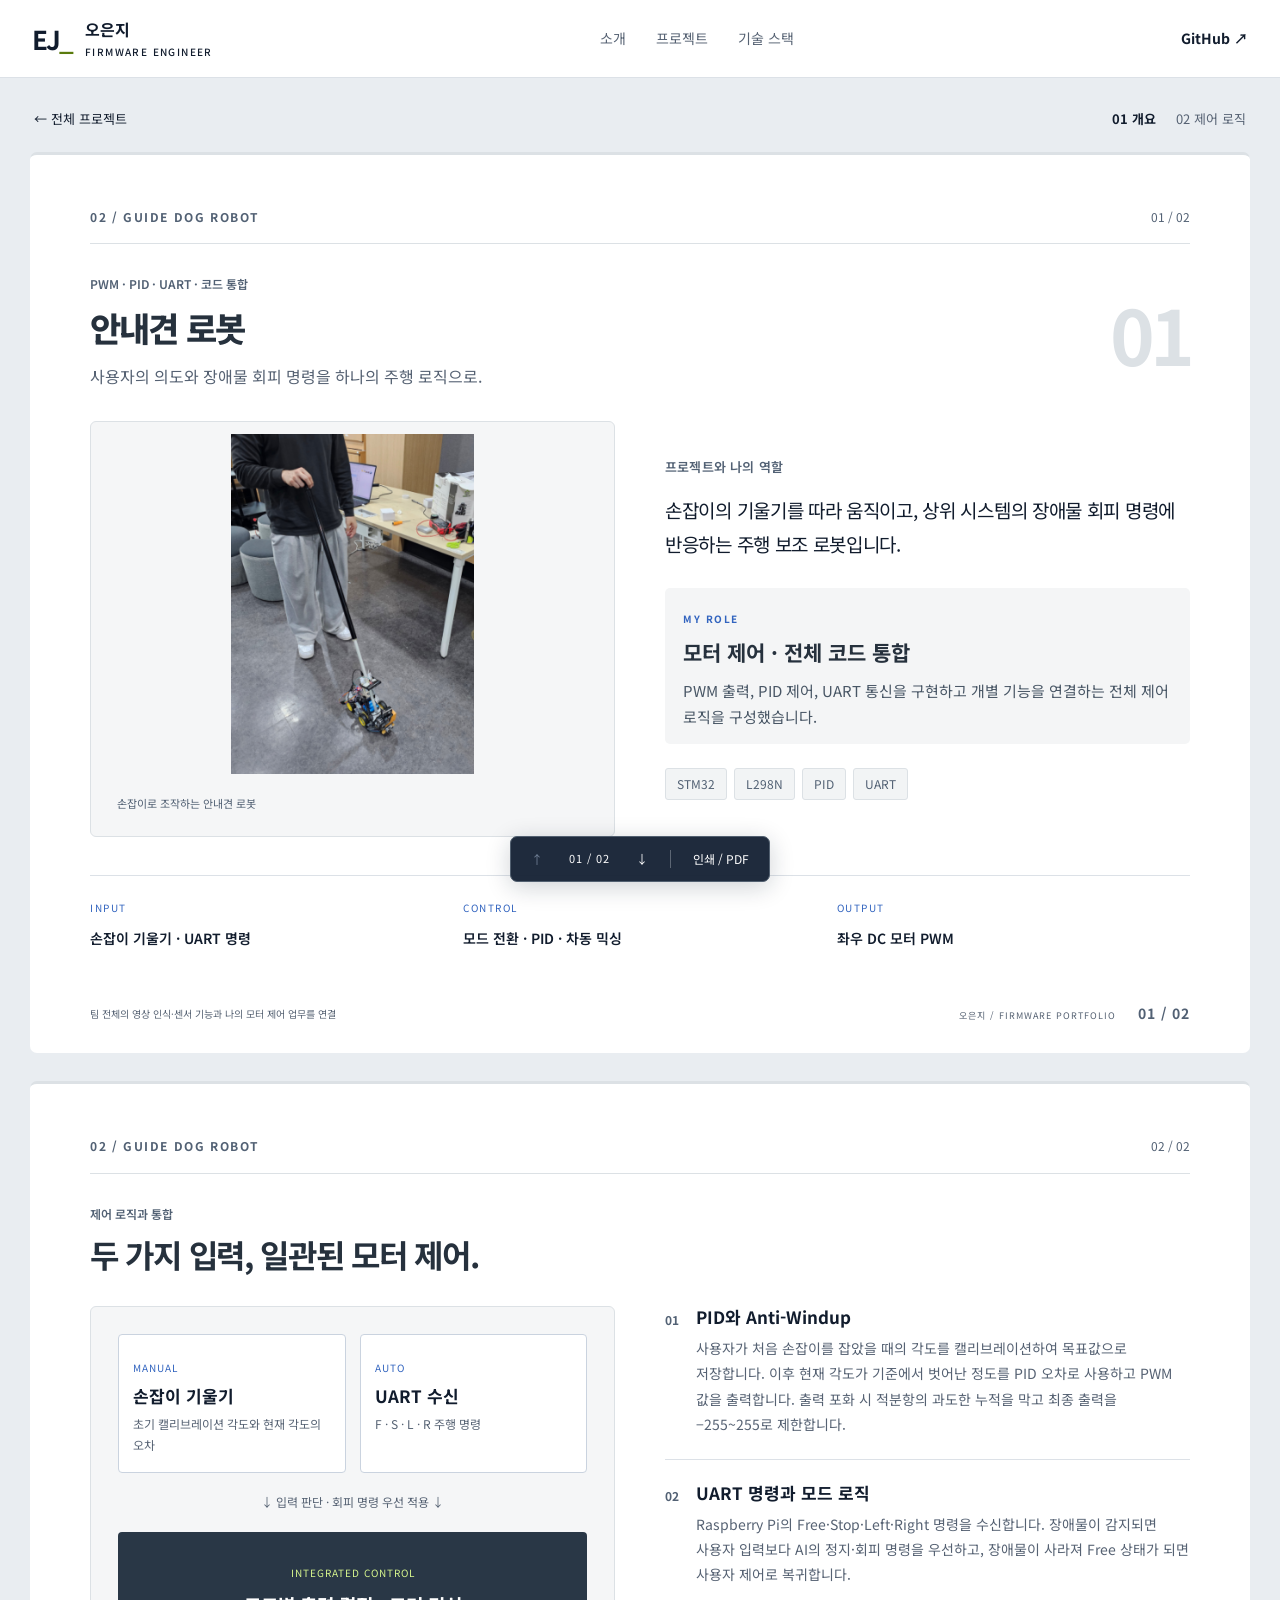
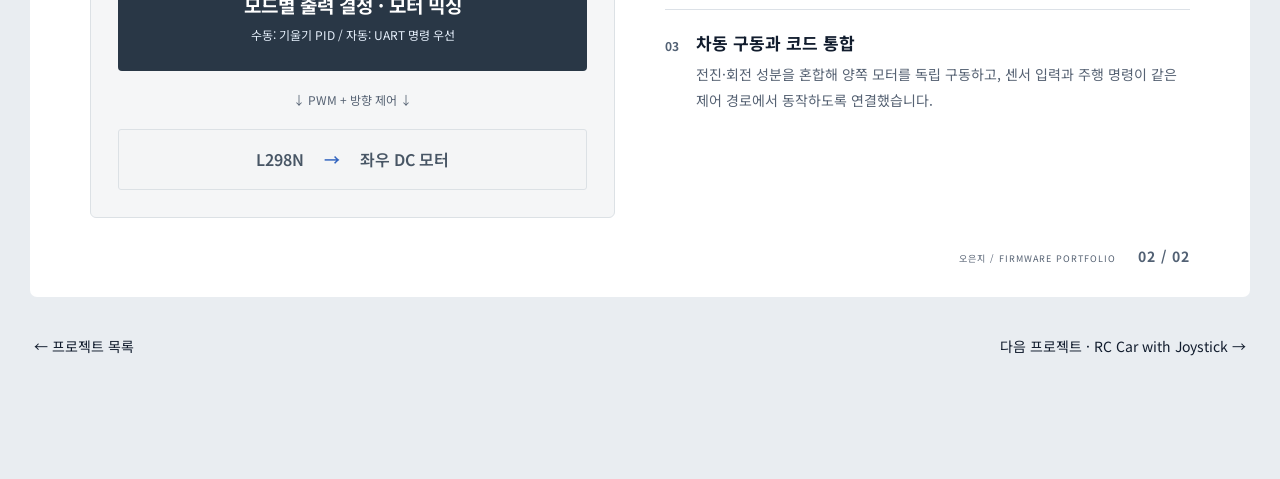
==== commit 465203b3: "Unify portfolio styling with neutral panels and STM32 tags" ====
--- a/guide.html
+++ b/guide.html
@@ -1,12 +1,12 @@
-<!doctype html><html lang="ko"><head><meta charset="utf-8"><meta name="viewport" content="width=device-width,initial-scale=1"><title>안내견 로봇 · 오은지</title><meta name="description" content="오은지의 로봇·임베디드 펌웨어 포트폴리오. 모터 제어, PID, STM32와 ROS 2 연동 프로젝트."><meta name="theme-color" content="#111c2d"><link rel="icon" href="favicon.svg"><link rel="stylesheet" href="style.css"><link rel="stylesheet" href="portfolio.css"><script src="config.js" defer></script><script src="app.js" defer></script></head><body class="detail"><a class="skip" href="#main">본문으로 이동</a><header class="topbar"><a class="brand" href="index.html"><span class="brand-mark">EJ<span>_</span></span><span>오은지<small>FIRMWARE ENGINEER</small></span></a><nav aria-label="주 메뉴"><a href="index.html#about">소개</a><a href="index.html#projects">프로젝트</a><a href="index.html#skills">기술 스택</a></nav><a class="github" href="https://github.com/O-Eunj" target="_blank" rel="noopener noreferrer">GitHub ↗</a></header><main id="main"><div class="detail-bar"><a href="index.html#projects">← 전체 프로젝트</a><nav aria-label="프로젝트 목차"><a href="#guide">01 개요</a><a href="#guide-detail">02 제어 로직</a></nav></div><section class="sheet light" id="guide" data-project="guide" aria-labelledby="guide-title">
-    <div class="section-top"><span class="eyebrow">02 / GUIDE DOG ROBOT</span><span>01 / 02</span></div>
-    <div class="section-heading"><div><p class="kicker">PWM · PID · UART · 코드 통합</p><h1 id="guide-title">안내견 로봇</h1><p class="subtitle">사용자의 의도와 장애물 회피 명령을 하나의 주행 로직으로.</p></div><span class="project-number" aria-hidden="true">01</span></div>
-    <div class="two-col guide-layout"><figure class="project-photo"><img src="guide-photo.png" alt="손잡이가 달린 안내견 로봇의 실내 주행 시연 장면" loading="lazy" width="282" height="393"><figcaption>손잡이로 조작하는 안내견 로봇</figcaption></figure><div><h3 class="label">프로젝트와 나의 역할</h3><p class="body-large">손잡이의 기울기를 따라 움직이고, 상위 시스템의 장애물 회피 명령에 반응하는 주행 보조 로봇입니다.</p><div class="role-callout"><span>MY ROLE</span><h3>모터 제어 · 전체 코드 통합</h3><p>PWM 출력, PID 제어, UART 통신을 구현하고 개별 기능을 연결하는 전체 제어 로직을 구성했습니다.</p></div><div class="chips on-light"><span>STM32</span><span>L298N</span><span>PID</span><span>UART</span></div></div></div>
-    <div class="contribution-strip"><div><small>INPUT</small><strong>손잡이 기울기 · UART 명령</strong></div><div><small>CONTROL</small><strong>모드 전환 · PID · 차동 믹싱</strong></div><div><small>OUTPUT</small><strong>좌우 DC 모터 PWM</strong></div></div>
-    <footer class="sheet-footer"><span>팀 전체의 영상 인식·센서 기능과 나의 모터 제어 업무를 연결</span><span>오은지 / FIRMWARE PORTFOLIO <b>01 / 02</b></span></footer>
-  </section><section class="sheet light" id="guide-detail" data-project="guide" aria-labelledby="guide-detail-title">
-    <div class="section-top"><span class="eyebrow">02 / GUIDE DOG ROBOT</span><span>02 / 02</span></div>
-    <div class="section-heading"><div><p class="kicker">제어 로직과 통합</p><h2 id="guide-detail-title">두 가지 입력, 일관된 모터 제어.</h2></div></div>
-    <div class="two-col"><div class="control-diagram"><div class="mode-pair"><div><small>MANUAL</small><h3>손잡이 기울기</h3><p>초기 캘리브레이션 각도와 현재 각도의 오차</p></div><div><small>AUTO</small><h3>UART 수신</h3><p>F · S · L · R 주행 명령</p></div></div><div class="diagram-line">↓ 입력 판단 · 회피 명령 우선 적용 ↓</div><div class="diagram-core"><small>INTEGRATED CONTROL</small><h3>모드별 출력 결정 · 모터 믹싱</h3><p>수동: 기울기 PID / 자동: UART 명령 우선</p></div><div class="diagram-line">↓ PWM + 방향 제어 ↓</div><div class="diagram-output">L298N <span>→</span> 좌우 DC 모터</div></div><div class="work-list compact"><article><span>01</span><div><h3>PID와 Anti-Windup</h3><p>사용자가 처음 손잡이를 잡았을 때의 각도를 캘리브레이션하여 목표값으로 저장합니다. 이후 현재 각도가 기준에서 벗어난 정도를 PID 오차로 사용하고 PWM 값을 출력합니다. 출력 포화 시 적분항의 과도한 누적을 막고 최종 출력을 −255~255로 제한합니다.</p></div></article><article><span>02</span><div><h3>UART 명령과 모드 로직</h3><p>Raspberry Pi의 Free·Stop·Left·Right 명령을 수신합니다. 장애물이 감지되면 사용자 입력보다 AI의 정지·회피 명령을 우선하고, 장애물이 사라져 Free 상태가 되면 사용자 제어로 복귀합니다.</p></div></article><article><span>03</span><div><h3>차동 구동과 코드 통합</h3><p>전진·회전 성분을 혼합해 양쪽 모터를 독립 구동하고, 센서 입력과 주행 명령이 같은 제어 경로에서 동작하도록 연결했습니다.</p></div></article></div></div>
-    <footer class="sheet-footer"><span>오은지 / FIRMWARE PORTFOLIO <b>02 / 02</b></span></footer>
+<!doctype html><html lang="ko"><head><meta charset="utf-8"><meta name="viewport" content="width=device-width,initial-scale=1"><title>안내견 로봇 · 오은지</title><meta name="description" content="오은지의 로봇·임베디드 펌웨어 포트폴리오. 모터 제어, PID, STM32와 ROS 2 연동 프로젝트."><meta name="theme-color" content="#111c2d"><link rel="icon" href="favicon.svg"><link rel="stylesheet" href="style.css"><link rel="stylesheet" href="portfolio.css"><script src="config.js" defer></script><script src="app.js" defer></script><link rel="stylesheet" href="theme.css"></head><body class="detail"><a class="skip" href="#main">본문으로 이동</a><header class="topbar"><a class="brand" href="index.html"><span class="brand-mark">EJ<span>_</span></span><span>오은지<small>FIRMWARE ENGINEER</small></span></a><nav aria-label="주 메뉴"><a href="index.html#about">소개</a><a href="index.html#projects">프로젝트</a><a href="index.html#skills">기술 스택</a></nav><a class="github" href="https://github.com/O-Eunj" target="_blank" rel="noopener noreferrer">GitHub ↗</a></header><main id="main"><div class="detail-bar"><a href="index.html#projects">← 전체 프로젝트</a><nav aria-label="프로젝트 목차"><a href="#guide">01 개요</a><a href="#guide-detail">02 제어 로직</a></nav></div><section class="sheet light" id="guide" data-project="guide" aria-labelledby="guide-title">
+    <div class="section-top"><span class="eyebrow">02 / GUIDE DOG ROBOT</span><span>01 / 02</span></div>
+    <div class="section-heading"><div><p class="kicker">PWM · PID · UART · 코드 통합</p><h1 id="guide-title">안내견 로봇</h1><p class="subtitle">사용자의 의도와 장애물 회피 명령을 하나의 주행 로직으로.</p></div><span class="project-number" aria-hidden="true">01</span></div>
+    <div class="two-col guide-layout"><figure class="project-photo"><img src="guide-photo.png" alt="손잡이가 달린 안내견 로봇의 실내 주행 시연 장면" loading="lazy" width="282" height="393"><figcaption>손잡이로 조작하는 안내견 로봇</figcaption></figure><div><h3 class="label">프로젝트와 나의 역할</h3><p class="body-large">손잡이의 기울기를 따라 움직이고, 상위 시스템의 장애물 회피 명령에 반응하는 주행 보조 로봇입니다.</p><div class="role-callout"><span>MY ROLE</span><h3>모터 제어 · 전체 코드 통합</h3><p>PWM 출력, PID 제어, UART 통신을 구현하고 개별 기능을 연결하는 전체 제어 로직을 구성했습니다.</p></div><div class="chips on-light"><span>STM32</span><span>L298N</span><span>PID</span><span>UART</span></div></div></div>
+    <div class="contribution-strip"><div><small>INPUT</small><strong>손잡이 기울기 · UART 명령</strong></div><div><small>CONTROL</small><strong>모드 전환 · PID · 차동 믹싱</strong></div><div><small>OUTPUT</small><strong>좌우 DC 모터 PWM</strong></div></div>
+    <footer class="sheet-footer"><span>팀 전체의 영상 인식·센서 기능과 나의 모터 제어 업무를 연결</span><span>오은지 / FIRMWARE PORTFOLIO <b>01 / 02</b></span></footer>
+  </section><section class="sheet light" id="guide-detail" data-project="guide" aria-labelledby="guide-detail-title">
+    <div class="section-top"><span class="eyebrow">02 / GUIDE DOG ROBOT</span><span>02 / 02</span></div>
+    <div class="section-heading"><div><p class="kicker">제어 로직과 통합</p><h2 id="guide-detail-title">두 가지 입력, 일관된 모터 제어.</h2></div></div>
+    <div class="two-col"><div class="control-diagram"><div class="mode-pair"><div><small>MANUAL</small><h3>손잡이 기울기</h3><p>초기 캘리브레이션 각도와 현재 각도의 오차</p></div><div><small>AUTO</small><h3>UART 수신</h3><p>F · S · L · R 주행 명령</p></div></div><div class="diagram-line">↓ 입력 판단 · 회피 명령 우선 적용 ↓</div><div class="diagram-core"><small>INTEGRATED CONTROL</small><h3>모드별 출력 결정 · 모터 믹싱</h3><p>수동: 기울기 PID / 자동: UART 명령 우선</p></div><div class="diagram-line">↓ PWM + 방향 제어 ↓</div><div class="diagram-output">L298N <span>→</span> 좌우 DC 모터</div></div><div class="work-list compact"><article><span>01</span><div><h3>PID와 Anti-Windup</h3><p>사용자가 처음 손잡이를 잡았을 때의 각도를 캘리브레이션하여 목표값으로 저장합니다. 이후 현재 각도가 기준에서 벗어난 정도를 PID 오차로 사용하고 PWM 값을 출력합니다. 출력 포화 시 적분항의 과도한 누적을 막고 최종 출력을 −255~255로 제한합니다.</p></div></article><article><span>02</span><div><h3>UART 명령과 모드 로직</h3><p>Raspberry Pi의 Free·Stop·Left·Right 명령을 수신합니다. 장애물이 감지되면 사용자 입력보다 AI의 정지·회피 명령을 우선하고, 장애물이 사라져 Free 상태가 되면 사용자 제어로 복귀합니다.</p></div></article><article><span>03</span><div><h3>차동 구동과 코드 통합</h3><p>전진·회전 성분을 혼합해 양쪽 모터를 독립 구동하고, 센서 입력과 주행 명령이 같은 제어 경로에서 동작하도록 연결했습니다.</p></div></article></div></div>
+    <footer class="sheet-footer"><span>오은지 / FIRMWARE PORTFOLIO <b>02 / 02</b></span></footer>
   </section><div class="detail-end"><a href="index.html#projects">← 프로젝트 목록</a><a href="rc.html">다음 프로젝트 · RC Car with Joystick →</a></div></main><aside class="page-controls" aria-label="상세 페이지 탐색"><button id="prev-page" aria-label="이전 장">↑</button><span id="page-count" aria-live="polite"></span><button id="next-page" aria-label="다음 장">↓</button><span class="control-divider"></span><button id="print">인쇄 / PDF</button></aside></body></html>
--- a/theme.css
+++ b/theme.css
@@ -0,0 +1,66 @@
+/* Shared palette from the Smart Plant case study. Load after page layouts. */
+:root{--blue:#3264bf;--project-heading:#26313d;--project-panel:#f5f6f7;--project-border:#dce1e5;--project-result:#f0f3e8}
+.detail .sheet{border-top:3px solid #dce1e5}
+.detail .section-top{color:#526174;border-color:#dce1e5}
+.detail .section-heading h1,.detail .section-heading h2{color:var(--project-heading)}
+.detail .kicker,.detail .label,.detail .work-list article>span{color:#285eab}
+.detail .project-number{color:#dce1e5}
+.detail .sheet:first-of-type{background:#ffffff}
+.detail .chips span,.plc .plc-stack span{background:#f2f4f5;border-color:#dce1e5;color:#526174}
+.detail .role-callout{background:#f4f5f6;border:0;border-radius:5px;padding:15px 18px}
+.detail .role-callout h3,.detail .step-card h3,.rc-code-grid h3{color:var(--project-heading)}
+.detail .role-callout p{color:#485665}
+.detail .control-diagram,.detail .step-card,.rc-gallery figure,.rc-code-grid article{background:var(--project-panel);border-color:var(--project-border);border-radius:6px}
+.detail .project-photo{background:var(--project-panel);border:1px solid var(--project-border);border-radius:6px;overflow:hidden}
+.detail .project-photo figcaption{padding:12px 14px;color:#526174}
+.detail .diagram-core,.rc-code-grid pre{background:#293746;color:#fff}
+.detail .diagram-core p{color:#e5effb}
+.detail .diagram-core small{color:#d6f58d}
+.detail .diagram-output,.detail .mini-code{background:#f4f5f6;border-color:#dce1e5;color:#485665}
+.detail .learning,.rc-evidence{background:var(--project-result);border-left:4px solid #92b64b;color:#3c4f30;border-radius:0}
+.detail .learning>span,.rc-evidence strong{color:#3c571b}
+.rc-code-grid .rc-filename{color:#526174}
+.detail .sheet-footer{border-color:#dce1e5;color:#566273}
+.detail .sheet-footer b{color:#526174}
+.plc.sheet{background:#fff;color:var(--ink)}
+.plc .subtitle{color:#566273}
+.plc .plc-demo,.plc .plc-controls{background:var(--project-panel);border-color:var(--project-border);border-radius:6px}
+.plc .plc-label,.plc #plc-caption,.plc .plc-mode p,.plc .plc-controls p{color:#526174}
+.plc .plc-mode-title>span{color:#526174}
+.plc .plc-mode h2,.plc .plc-controls h3{color:var(--project-heading)}
+.plc .plc-mode,.plc .plc-flow{border-color:var(--project-border)}
+.plc .plc-flow{color:#485665}
+.plc .plc-flow b{background:var(--project-result);color:#3c571b}
+.plc .plc-routing>span{background:#f4f5f6;color:#526174}
+.plc .plc-routing b{color:#526174}
+.home .brand-mark,.home .brand-mark span,.home .skill-group h3,.home .card-role,.history-kind,.completion{color:#526174}
+.home .project-card{border-color:var(--project-border);border-top:1px solid #dce1e5;border-radius:6px}
+.home .project-card:hover{background:#ffffff;border-color:var(--blue)}
+.home .card-body h3{color:var(--project-heading)}
+.home .card-tags{gap:5px;flex-wrap:wrap}
+.home .card-tags span{background:#f2f4f5;border:1px solid #dce1e5;border-radius:4px;padding:2px 6px;color:#526174;font-size:10px}
+.home .card-tags span+span:before{content:none}
+.home .robot-art,.home .plc-art,.home .guide-art:has(img){background:#eceff0}
+.home .photo-badge{background:#293746;color:#fff}
+.home .projects-heading h2 span{background:var(--project-result);color:#3c571b}
+.home .ladder{color:#526174}
+a:focus-visible,button:focus-visible{outline:3px solid var(--blue);outline-offset:4px}
+@media(max-width:760px){.detail-bar{flex-wrap:wrap}.detail-bar nav{flex-wrap:wrap;gap:10px 16px}.detail .section-heading h1{font-size:30px;overflow-wrap:anywhere}}
+@media print{.detail .sheet{border-top-width:3px}}
+@media(max-width:600px){.detail .section-heading .project-number{display:none}.detail .section-heading{align-items:flex-start}.detail .section-heading>div{min-width:0;width:100%}.detail .section-heading h1{font-size:28px}.plc .plc-label,.plc .plc-flow{flex-wrap:wrap}}
+
+/* Neutral surfaces; reserve blue for actions and small accents. */
+.home{background:#f6f7f8;color:#26313d}
+.detail .kicker,.detail .label,.detail .work-list article>span{color:#526174}
+.home .project-card:hover{background:#fafbfc;border-color:#9aa7b5}
+#robot{background:#fff}
+#robot .architecture,.wiring,.safety-band{background:#f4f6f7;border-color:#dce1e5}
+#robot .arch-node.host,#robot .mcu-title,.problem-observation{background:#293746;border-color:#293746}
+#robot .mcu-grid,#robot .mcu-grid>span{background:#f5f7f9}
+#robot .mcu{background:#f5f7f9;border-color:#cbd3de}
+#robot .chips span{background:#f2f4f5;border-color:#dce1e5;color:#526174}
+#robot .role-summary{background:#f4f5f6}
+#robot .project-actions .button:not(.primary){background:#fff;border-color:#cbd3de;color:#485665}
+#robot .waffle-extension,.takeaway{background:#f0f3e8}
+.step-no,.change-tag{background:#eef1f4;color:#526174}
+.trouble-steps h3{color:#26313d}
